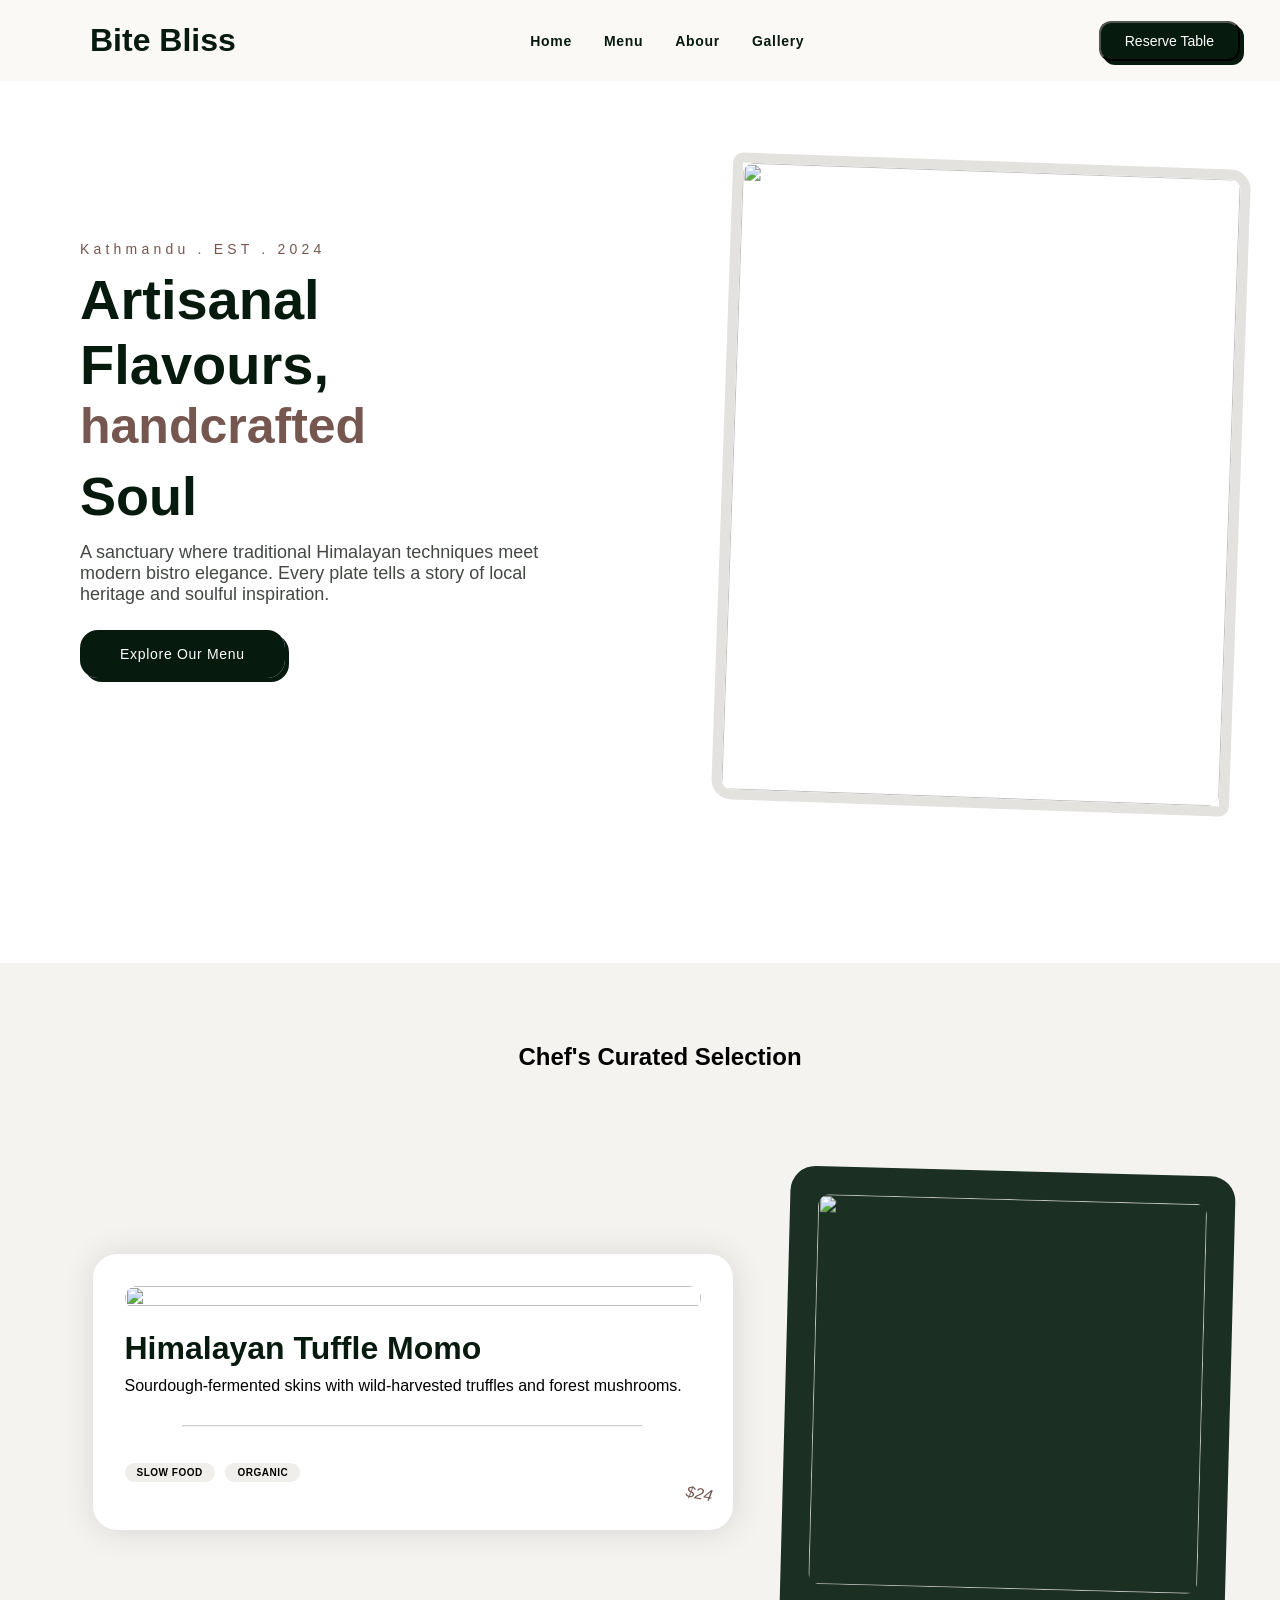
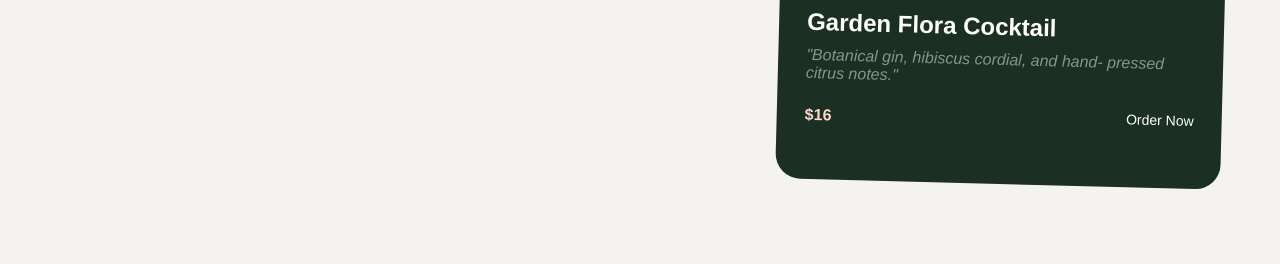
==== index.html @ 245b5815 "Completed Middle section" ====
<!DOCTYPE html>
<html lang="en">

<head>
    <meta charset="UTF-8">
    <meta name="viewport" content="width=device-width, initial-scale=1.0">
    <title>Home page</title>
    <link rel="stylesheet" href="/CSS/style.css ">
    <link rel="stylesheet" href="/CSS/home.css">
</head>

<body>
    <header>
        <h1>Bite Bliss</h1>
        <nav>
            <a href="#">Home</a>
            <a href="#">Menu</a>
            <a href="#">Abour</a>
            <a href="#">Gallery</a>
        </nav>
        <button class="table">Reserve Table</button>
    </header>

    <div class="top">
        <section class="left">
            <p class="address">Kathmandu . EST . 2024</p>
            <h1>Artisanal Flavours,</h1>
            <h2>handcrafted</h2>
            <h3 class="soul">Soul</h3>
            <p class="description">A sanctuary where traditional Himalayan techniques meet
                modern bistro elegance. Every plate tells a story of local
                heritage and soulful inspiration.</p>
            <div class="explore">
                <a href="#">Explore Our Menu</a>
            </div>
        </section>

        <section class="right">
            <div class="image">
                <img src="https://images.unsplash.com/photo-1534422298391-e4f8c172dddb?fm=jpg&q=60&w=3000&auto=format&fit=crop&ixlib=rb-4.1.0&ixid=M3wxMjA3fDB8MHxzZWFyY2h8Nnx8bW9tb3xlbnwwfHwwfHx8MA%3D%3D"
                    alt="">
            </div>
        </section>
    </div>

    <section class="middle">
        <h1>Chef's Curated Selection</h1>
        <div class="card">
            <div class="leftcard">
                <div class="middleimg">
                    <img src="https://images.unsplash.com/photo-1534422298391-e4f8c172dddb?fm=jpg&q=60&w=3000&auto=format&fit=crop&ixlib=rb-4.1.0&ixid=M3wxMjA3fDB8MHxzZWFyY2h8Nnx8bW9tb3xlbnwwfHwwfHx8MA%3D%3D"
                        alt="">
                </div>
                <div class="details">
                    <h2>Himalayan Tuffle Momo</h2>
                    <p>Sourdough-fermented skins with wild-harvested truffles
                        and forest mushrooms.</p>
                    <p class="price">$24</p>
                    <hr>
                </div>
                <div class="capsule">
                    <span>SLOW FOOD</span>
                    <span>ORGANIC</span>
                </div>
            </div>

            <div class="rightcard">
                <div class="concktailimg">
                    <img src ="https://i.pinimg.com/736x/35/25/14/3525142edbc79661c3a11a37e45ec99c.jpg">
                </div>
                <div class="cocktaildetail">
                    <h2>Garden Flora Cocktail</h2>
                    <p>"Botanical gin, hibiscus cordial, and hand-
                        pressed citrus notes."</p>
                    <div class="price1">$16</div>
                    <button>Order Now </button>
                </div>
            </div>
        </div>
    </section>
</body>

</html>
---- CSS/style.css ----
*{
    margin: 0;
    padding: 0;
    box-sizing: border-box;
    font-family: sans-serif;
    @import url('https://fonts.googleapis.com/css2?family=Be+Vietnam+Pro:ital,wght@0,100;0,200;0,300;0,400;0,500;0,600;0,700;0,800;0,900;1,100;1,200;1,300;1,400;1,500;1,600;1,700;1,800;1,900&family=Inter:ital,opsz,wght@0,14..32,100..900;1,14..32,100..900&family=Work+Sans:ital,wght@0,100..900;1,100..900&display=swap');
}

body{
    min-width: 1200px;
}

header{
    background-color: #FBF9F5;
    display: flex;
    align-items: center;
    padding: 0 40px;
    height: 81px;
    width: 100%;
    justify-content: space-between;
}

header h1{
    margin-left: 50px;
    font-size: 32px;
    font-weight: bold;
    color: #061B0E;
}



nav a{
    font-family: "Inter", sans-serif;
    text-decoration: none;
    color: #061B0E;
    font-size: 14px;
    letter-spacing: 0.7px;
    font-weight: 600;
    
}

nav{
    display: flex;
    gap: 32px;
}

.table{
    background-color: #061B0E;
    padding: 10px 24px;
    color: #FFFFFF;
    border-radius: 12px;
    box-shadow: 4px 4px 0 #061B0E;
    font-size: 14px;
    font-family: "Inter", sans-serif;
}
---- CSS/home.css ----
* {

    @import url('https://fonts.googleapis.com/css2?family=Be+Vietnam+Pro:ital,wght@0,100;0,200;0,300;0,400;0,500;0,600;0,700;0,800;0,900;1,100;1,200;1,300;1,400;1,500;1,600;1,700;1,800;1,900&family=Inter:ital,opsz,wght@0,14..32,100..900;1,14..32,100..900&family=Work+Sans:ital,wght@0,100..900;1,100..900&display=swap');
}


.top {
    display: flex;
    height: 881.5px;
    padding: 80px 40px 180px 80px;
    gap: 100px;
    flex-grow: 1;


    margin: auto;

}

.left {
    width: 544px;
    padding: 80px 0 0 0;


}

.address {
    font-family: "Inter", sans-serif;
    font-size: 14px;
    letter-spacing: 4.2px;
    color: #755750;
    margin-bottom: 10px;
}

.left h1 {
    font-size: 56px;
    font-weight: bold;
    color: #061B0E;

}

.left h2 {
    font-size: 50px;
    color: #755750;
}


.soul {
    color: #061B0E;
    font-size: 54px;
    margin-top: 10px;
}

.description {
    font-size: 18px;
    font-family: "Inter", sans-serif;
    margin-top: 15px;
    color: #434843;
}


.explore {
    margin-top: 40px;

}

.left a {
    text-decoration: none;
    color: #FFFFFF;
    padding: 16px 40px;
    border-radius: 18px;
    font-size: 14px;
    letter-spacing: 0.7px;
    background-color: #061B0E;
    box-shadow: 4px 4px 0 #061B0E;

}

.right {
    width: 544px;
    height: 673px;
    margin-left: 50px;

}


.image {
    height: 647px;
    width: 518px;
    transform: rotate(2deg);
    background-position: center center;
    background-repeat: no-repeat;
    background-size: cover;
    border: 10px solid #E4E2DE;
    border-radius: 10px 20px;
}

img {
    height: 100%;
    width: 100%;
    object-fit: cover;
    border-radius: 12px;
}

.middle {
    background-color: #F5F3EF;
    padding: 80px 40px 180px 80px;
}

.middle h1 {
    text-align: center;
}

.card {
    align-items: center;
    justify-content: center;
    display: flex;
    gap: 50px;
    flex: 1;
}

.leftcard {
    position: relative;
    margin-top: 30px;
    width: 640px;
    padding: 32px;
    background-color: #FFFFFF;
    border-radius: 24px;
    box-shadow: 1px 1px 30px #d5d5d5;
}


.details {
    margin-top: 20px;
}

.details h2 {
    font-size: 32px;
    color: #061B0E;
    font-weight: 600;
}

.details p {
    margin: 10px 0;
    font-size: 16px;
    font-family: "Inter", sans-serif;
    margin-bottom: 30px;
}

hr {
    color: gray;
    width: 80%;
    margin: auto;
    opacity: 0.5;
}

.capsule {
    margin: 40px 0 20px 0;
    font-size: 10px;
    cursor: pointer;
}

.capsule span {
    background-color: #EFEEEA;
    padding: 4px 12px;
    border-radius: 12px;
    letter-spacing: -0.5px;
    font-weight: 600;
    margin: 0 8px 0 0;
    font-family: "Inter", sans-serif;
    transform: rotate(1.5deg);
    letter-spacing: 0.5px;
}

.price {
    position: absolute;
    right: 20px;
    top: 80%;
    transform: rotate(10deg);
    font-size: 16px;
    font-style: italic;
    color: #755750;
}

.leftcard img {
    width: 100%;
    object-fit: cover;
    border-radius: 12px;
}

.rightcard {
    width: 445px;
    padding: 28px;
    background-color: #1B3022;
    border-radius: 25px;
    position: relative;
    height: 613px;
    transform: translateY(100px) rotate(1.5deg);

    .concktailimg {
        object-fit: cover;
        height: 390px;
        margin-bottom: 24px;
    }

    img {
        object-fit: cover;
        border-radius: 12px;
        width: 100%;
        margin-bottom: 24px;
    }

    .cocktaildetail h2 {
        color: #FFFFFF;
        font-size: 24px;
        font-weight: 600;
        margin-bottom: 10px;
    }

    .cocktaildetail p {
        font-size: 16px;
        font-style: italic;
        color: #819986;
        margin-bottom: 24px;
    }

    .price1 {
        font-size: 16px;
        font-weight: 600;
        color: #FFD7CE;
    }

    button {
        position: absolute;
        right: 28px;
        bottom: 60px;
        background-color: #1B3022;
        border: none;
        color: #FFFFFF;
        font-size: 14px;
    }
}
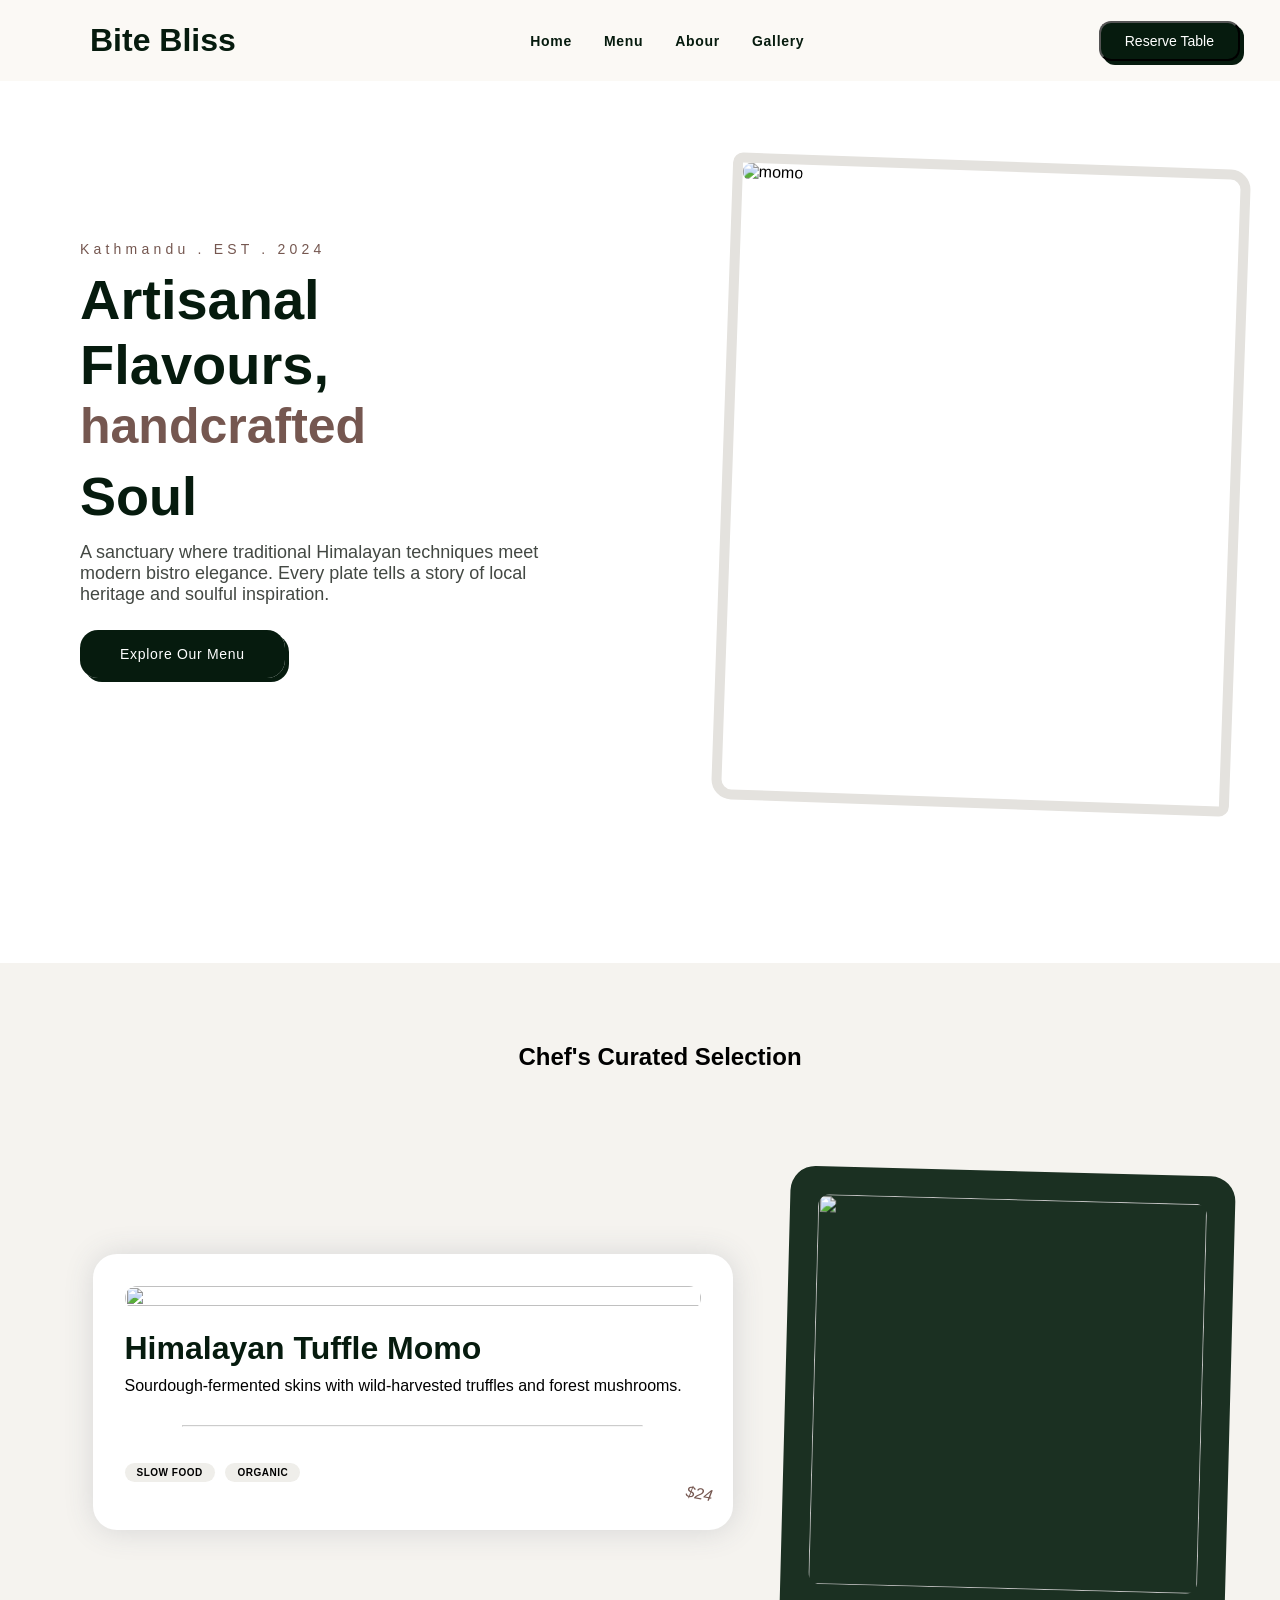
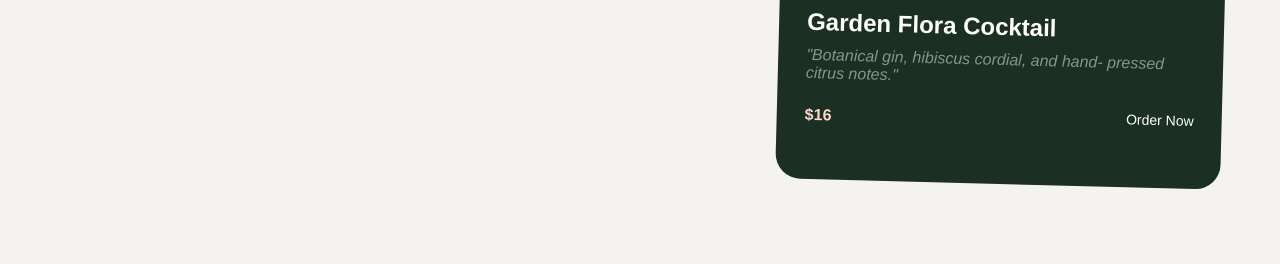
==== commit 39a64617: "change" ====
--- a/index.html
+++ b/index.html
@@ -38,7 +38,7 @@
         <section class="right">
             <div class="image">
                 <img src="https://images.unsplash.com/photo-1534422298391-e4f8c172dddb?fm=jpg&q=60&w=3000&auto=format&fit=crop&ixlib=rb-4.1.0&ixid=M3wxMjA3fDB8MHxzZWFyY2h8Nnx8bW9tb3xlbnwwfHwwfHx8MA%3D%3D"
-                    alt="">
+                    alt="momo">
             </div>
         </section>
     </div>
--- a/CSS/style.css
+++ b/CSS/style.css
@@ -36,6 +36,12 @@
     font-size: 14px;
     letter-spacing: 0.7px;
     font-weight: 600;
+    transition: all 0.3s ease;
+}
+
+nav a:hover{
+    transform:translateY(-5px);
+    color: black;
     
 }
 
@@ -52,4 +58,12 @@
     box-shadow: 4px 4px 0 #061B0E;
     font-size: 14px;
     font-family: "Inter", sans-serif;
+    cursor: pointer;
+    transition: all 0.3s ease;
+}
+
+.table:hover{
+    transform: scale(1.1);
+    box-shadow: 4px 4px 0 #061B0E;
+
 }
--- a/CSS/home.css
+++ b/CSS/home.css
@@ -60,7 +60,11 @@
 
 .explore {
     margin-top: 40px;
-
+    transition: all 0.4s ease;
+}
+
+.explore:hover{
+    transform:translateY(-3px);
 }
 
 .left a {
@@ -237,5 +241,6 @@
         border: none;
         color: #FFFFFF;
         font-size: 14px;
+        cursor: pointer;
     }
 }
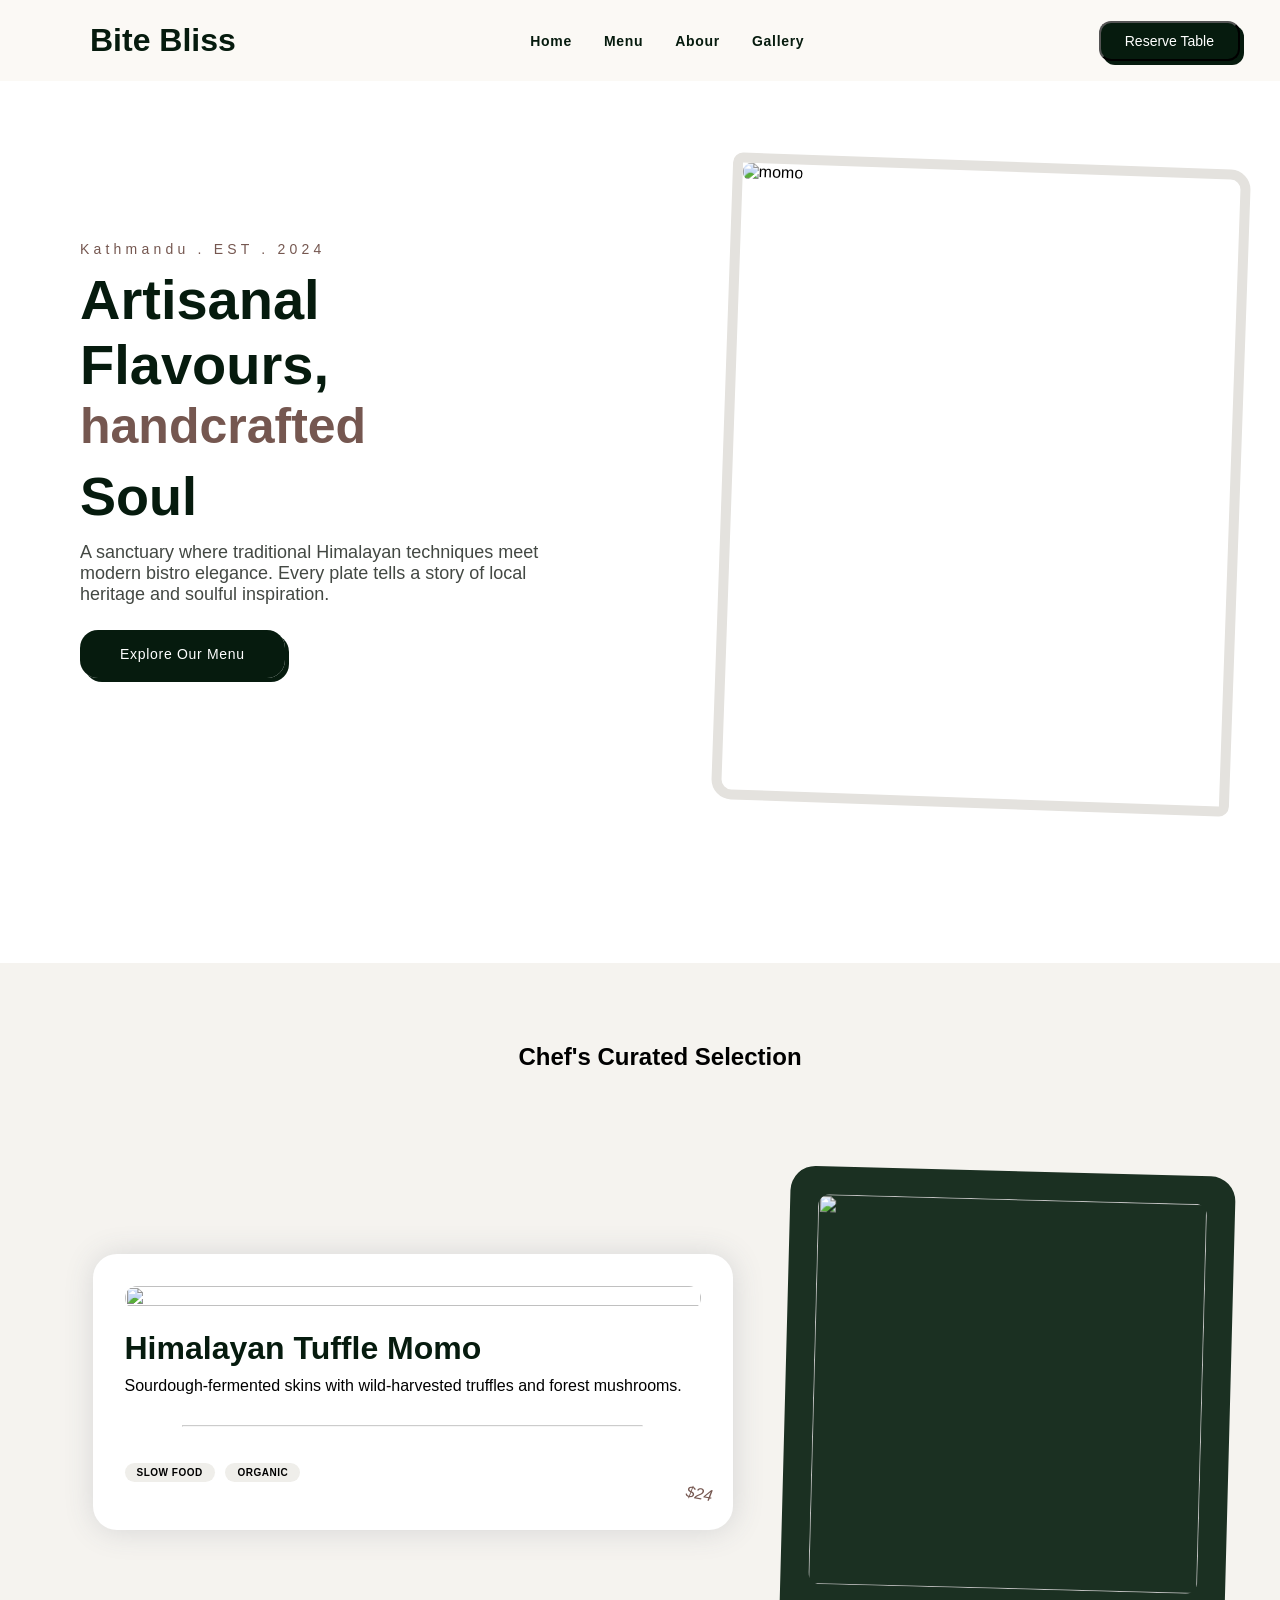
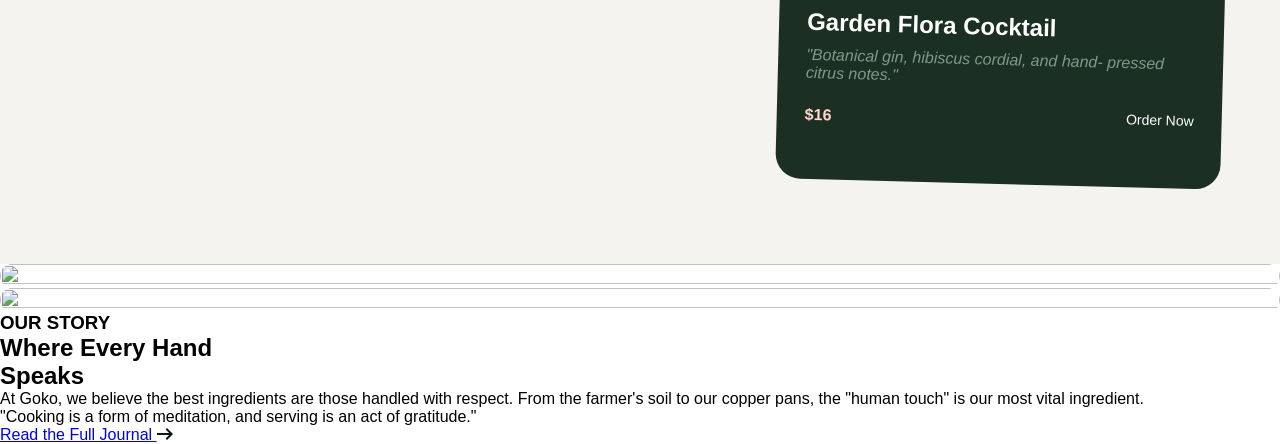
==== commit 5361db0d: "third section html" ====
--- a/index.html
+++ b/index.html
@@ -66,7 +66,7 @@
 
             <div class="rightcard">
                 <div class="concktailimg">
-                    <img src ="https://i.pinimg.com/736x/35/25/14/3525142edbc79661c3a11a37e45ec99c.jpg">
+                    <img src="https://i.pinimg.com/736x/35/25/14/3525142edbc79661c3a11a37e45ec99c.jpg">
                 </div>
                 <div class="cocktaildetail">
                     <h2>Garden Flora Cocktail</h2>
@@ -78,6 +78,36 @@
             </div>
         </div>
     </section>
+
+    <section class="third">
+        <div class="chefside">
+            <div class="bigimg">
+                <img src="https://i.pinimg.com/1200x/b3/e4/c1/b3e4c1975cdca219d0a842b4aebdc3d7.jpg" alt="">
+            </div>
+
+            <div class="smallimage">
+                <img src="https://i.pinimg.com/736x/f5/4f/3a/f54f3a545769713485ec99b2268f2a69.jpg" alt="">
+            </div>
+        </div>
+        <div class="chefdesc">
+            <h3>OUR STORY</h3>
+            <h1>Where Every Hand</h1>
+            <h2>Speaks</h2>
+            <p>At Goko, we believe the best ingredients are those
+                handled with respect. From the farmer's soil to our
+                copper pans, the <span>"human touch"</span>  is our most vital
+                ingredient.</p>
+
+            <div class="cookinginfo">
+                <p>"Cooking is a form of meditation, and serving
+                    is an act of gratitude."</p>
+            </div>
+            <a href="#">Read the Full Journal <svg width="16" height="12" viewBox="0 0 16 12" fill="none" xmlns="http://www.w3.org/2000/svg">
+<path d="M10 12L8.6 10.55L12.15 7H6.075H0V5H12.15L8.6 1.45L10 0L16 6L10 12Z" fill="#061B0E"/>
+</svg>
+</a>
+        </div>
+    </section>
 </body>
 
 </html>
--- a/CSS/home.css
+++ b/CSS/home.css
@@ -63,8 +63,8 @@
     transition: all 0.4s ease;
 }
 
-.explore:hover{
-    transform:translateY(-3px);
+.explore:hover {
+    transform: translateY(-3px);
 }
 
 .left a {
@@ -243,4 +243,6 @@
         font-size: 14px;
         cursor: pointer;
     }
-}+}
+
+
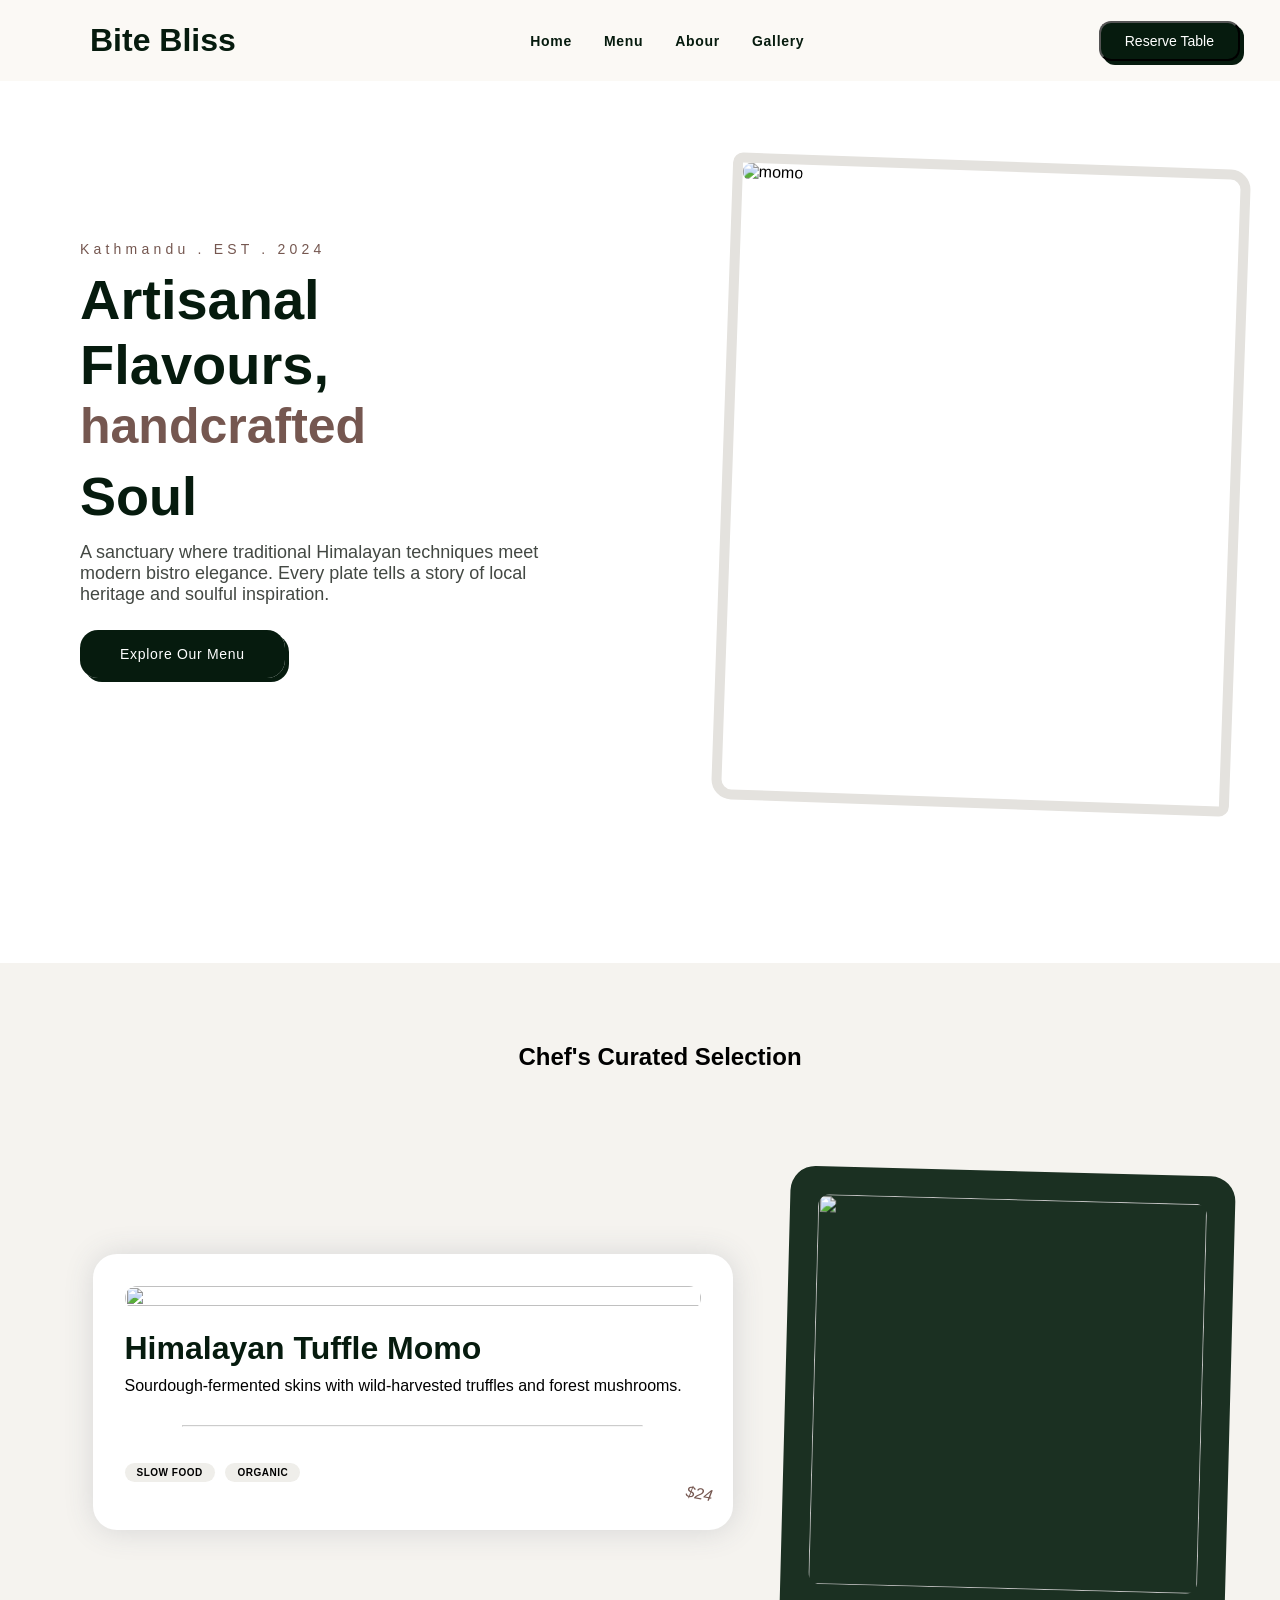
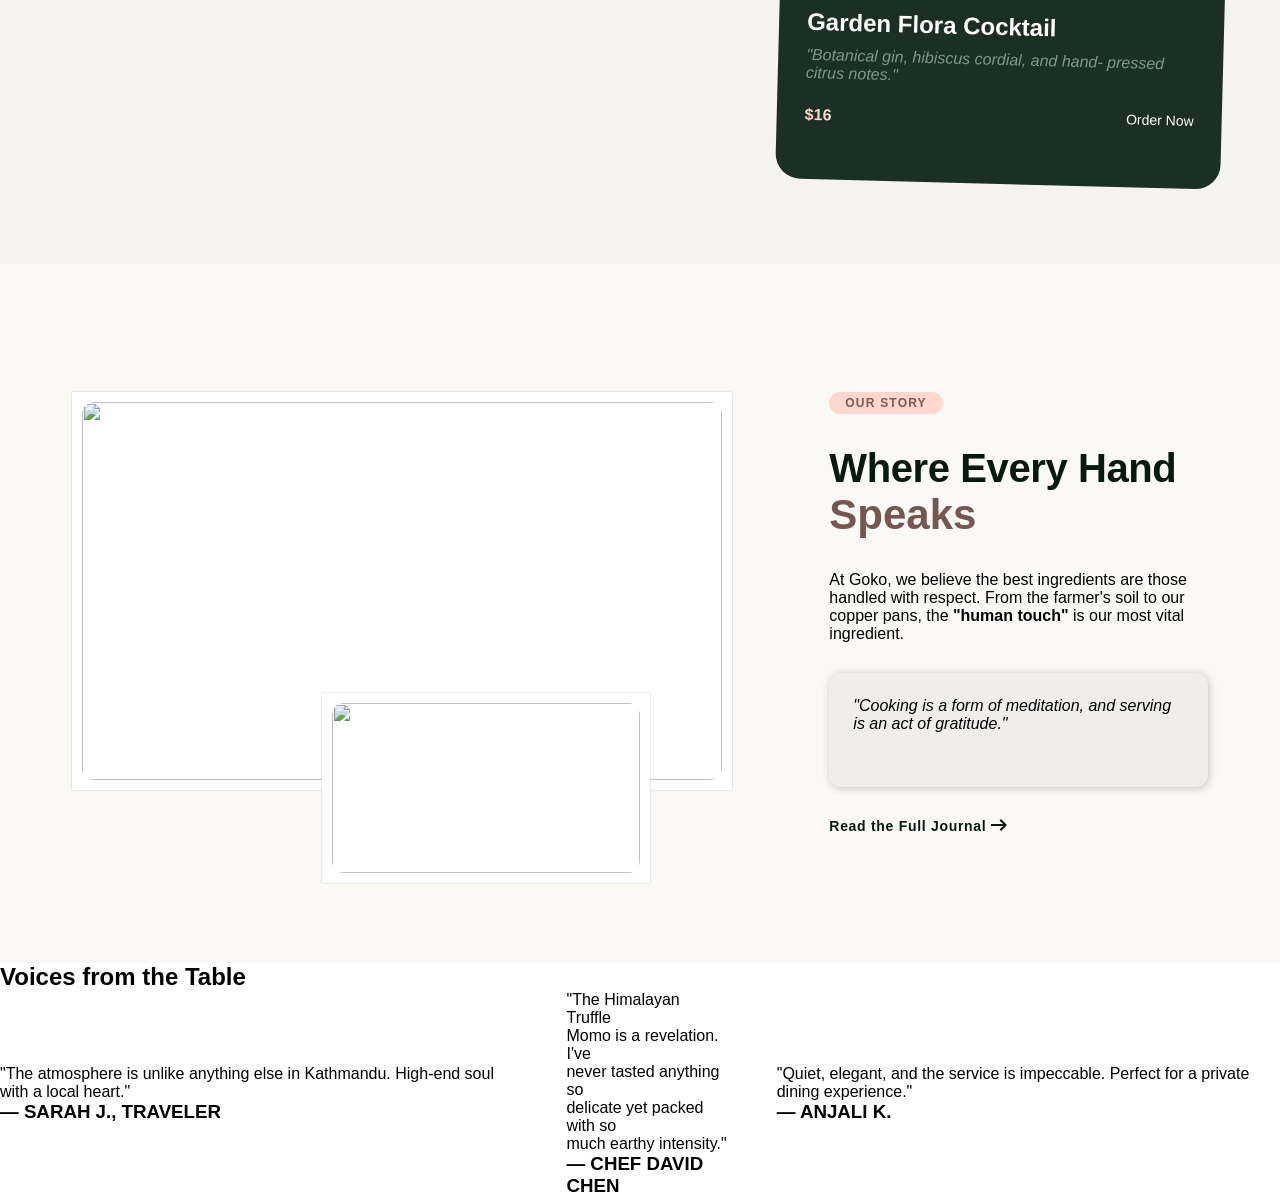
==== commit 031f2bc6: "Review section html added" ====
--- a/index.html
+++ b/index.html
@@ -95,17 +95,56 @@
             <h2>Speaks</h2>
             <p>At Goko, we believe the best ingredients are those
                 handled with respect. From the farmer's soil to our
-                copper pans, the <span>"human touch"</span>  is our most vital
+                copper pans, the <span>"human touch"</span> is our most vital
                 ingredient.</p>
 
             <div class="cookinginfo">
                 <p>"Cooking is a form of meditation, and serving
                     is an act of gratitude."</p>
             </div>
-            <a href="#">Read the Full Journal <svg width="16" height="12" viewBox="0 0 16 12" fill="none" xmlns="http://www.w3.org/2000/svg">
-<path d="M10 12L8.6 10.55L12.15 7H6.075H0V5H12.15L8.6 1.45L10 0L16 6L10 12Z" fill="#061B0E"/>
-</svg>
-</a>
+            <a href="#">Read the Full Journal <svg width="16" height="12" viewBox="0 0 16 12" fill="none"
+                    xmlns="http://www.w3.org/2000/svg">
+                    <path d="M10 12L8.6 10.55L12.15 7H6.075H0V5H12.15L8.6 1.45L10 0L16 6L10 12Z" fill="#061B0E" />
+                </svg>
+            </a>
+        </div>
+    </section>
+
+    <section class="review">
+        <h1>Voices from the Table</h1>
+        <div class="card">
+            <div class="cardone">
+                <p>"The atmosphere is unlike
+                    anything else in
+                    Kathmandu. High-end
+                    soul with a local heart."</p>
+                <div class="name">
+                    <span></span>
+                    <h3>— SARAH J., TRAVELER</h3>
+                </div>
+            </div>
+
+            <div class="cardtwo">
+                <p>"The Himalayan Truffle</p>
+                <p>Momo is a revelation. I've</p>
+                <p>never tasted anything so</p>
+                <p>delicate yet packed with so</p>
+                <p>much earthy intensity."</p>
+                <div class="name2">
+                    <span></span>
+                    <h3>— CHEF DAVID CHEN</h3>
+                </div>
+            </div>
+
+            <div class="cardthree">
+                <p>"Quiet, elegant, and the service
+                    is impeccable. Perfect for a
+                    private dining experience."</p>
+                <div class="namethree">
+                    <span></span>
+                    <h3>— ANJALI K.</h3>
+                </div>
+            </div>
         </div>
     </section>
 </body>
--- a/CSS/home.css
+++ b/CSS/home.css
@@ -246,3 +246,93 @@
 }
 
 
+.third {
+    display: grid;
+    grid-template-columns: 2fr 1fr;
+    padding: 128px 72px;
+    background-color: #FBF9F5;
+    position: relative;
+    
+}
+
+
+ .bigimg {
+    width: 660px;
+    height: 398px;
+    padding: 10px;
+    box-shadow: 0 0 2px rgb(197, 196, 196);
+    background-color: #FFFFFF;
+    
+}
+
+.smallimage {
+    width: 328px;
+    height: 190px;
+    padding: 10px;
+    position: absolute;
+    right: 630px;
+    bottom:80px;
+    background-color: #FFFFFF;
+    box-shadow: 0 0 2px rgb(197, 196, 196);
+}
+.smallimage img{
+    object-fit: cover;
+}
+
+
+.chefdesc{
+        h3{
+            font-size: 12px;
+            letter-spacing: 1.2px;
+            color: #7A5B54;
+            background-color: #FFD7CE;
+            padding: 4px 16px;
+            margin-bottom: 32px;
+            display: inline-block;
+            border-radius: 12px
+        }
+        h1{
+            font-size: 40px;
+            font-weight: bold;
+            letter-spacing: -0.4px;
+            color: #061B0E;
+        }
+        
+        h2{
+            font-size: 42px;
+            color:#755750;
+            margin-bottom: 32px;
+        }
+        p{
+            font-size: 16px;
+            color: 434843;
+            font-family:"Inter", sans-serif;
+            margin-bottom: 30px;
+        }
+        span{
+            font-weight: bold;
+        }
+
+        .cookinginfo{
+            background-color: #EFEEEA;
+            padding: 24px;
+            border-radius: 12px;
+            margin-bottom: 30px;
+            box-shadow: 1px 1px 8px rgb(196, 194, 194);
+        }
+        .cookinginfo p{
+            font-size: 16px;
+            font-style: italic;
+        }
+        a{
+            text-decoration: none;
+            font-size: 14px;
+            font-weight: 600;
+            color: #061B0E;
+            letter-spacing: 0.7px;
+        }
+        a span{
+            font-size: 16px;
+            font-weight: 900;
+        }
+}
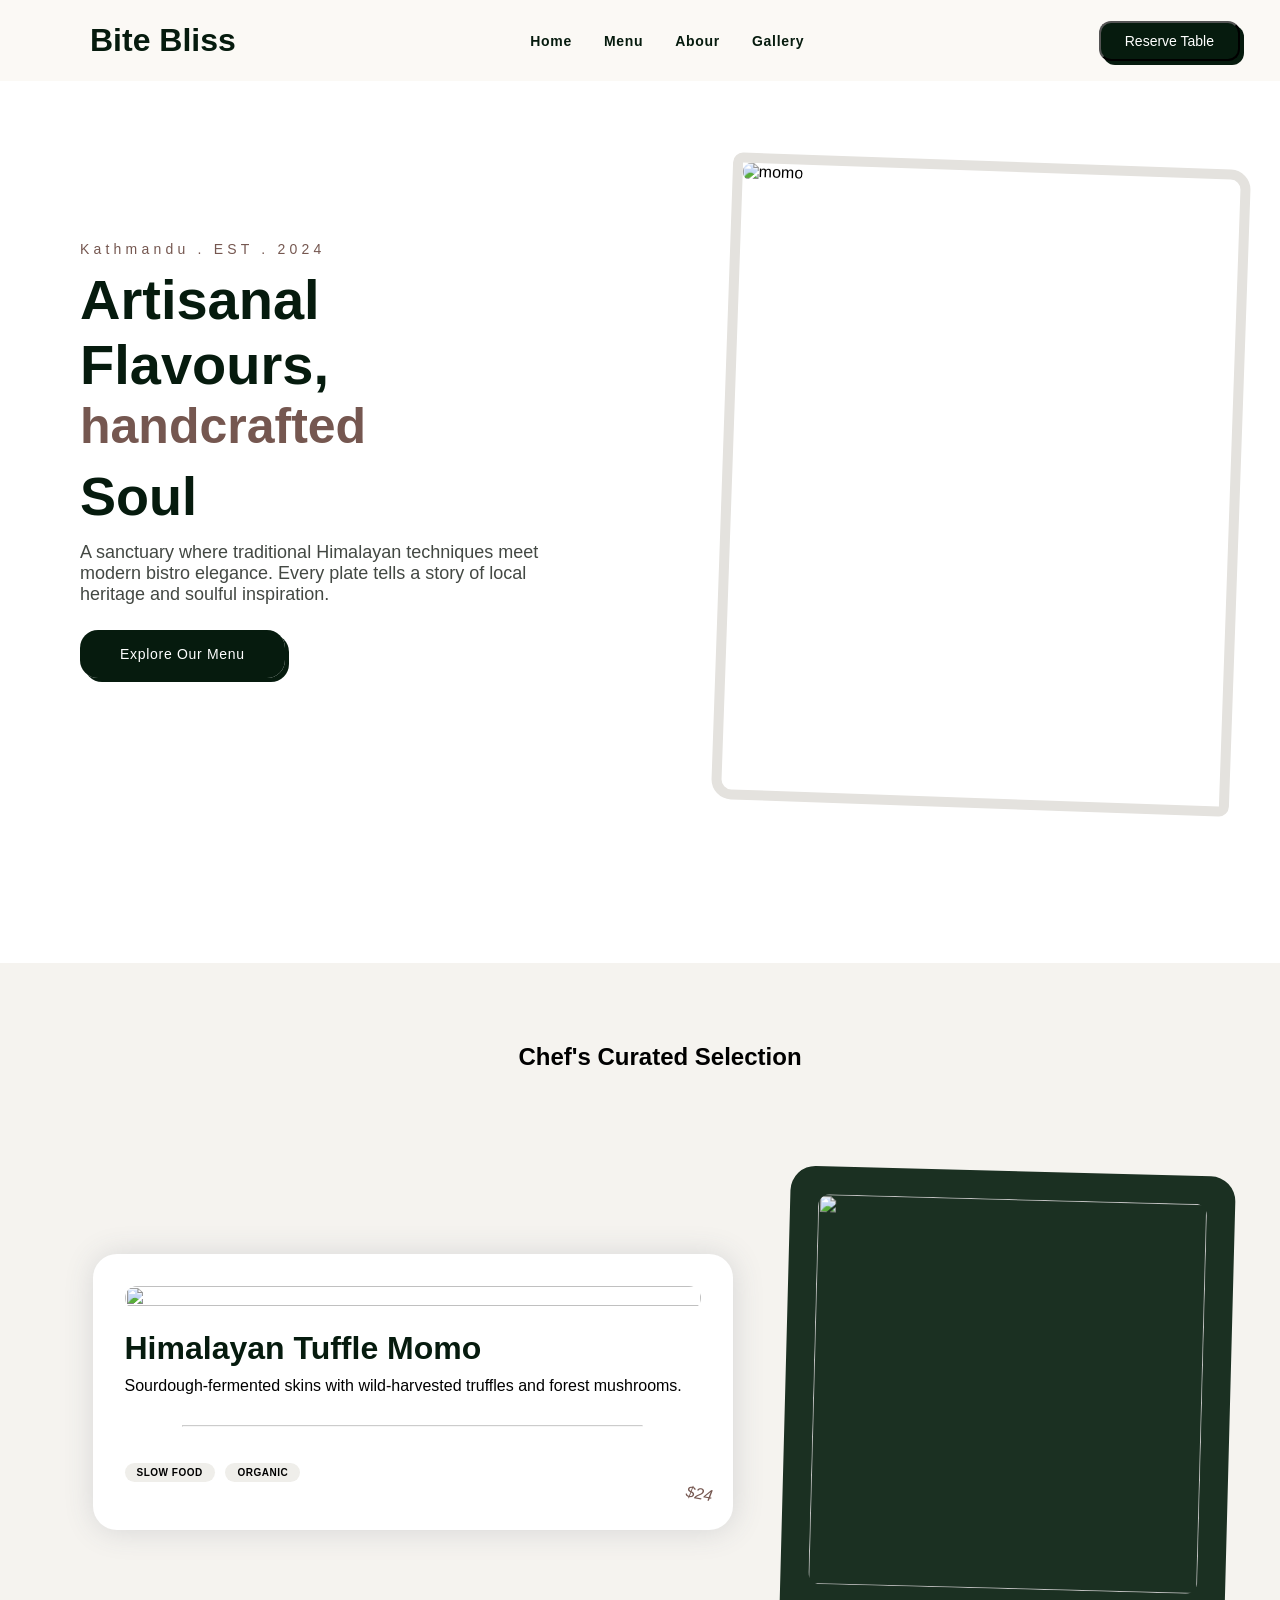
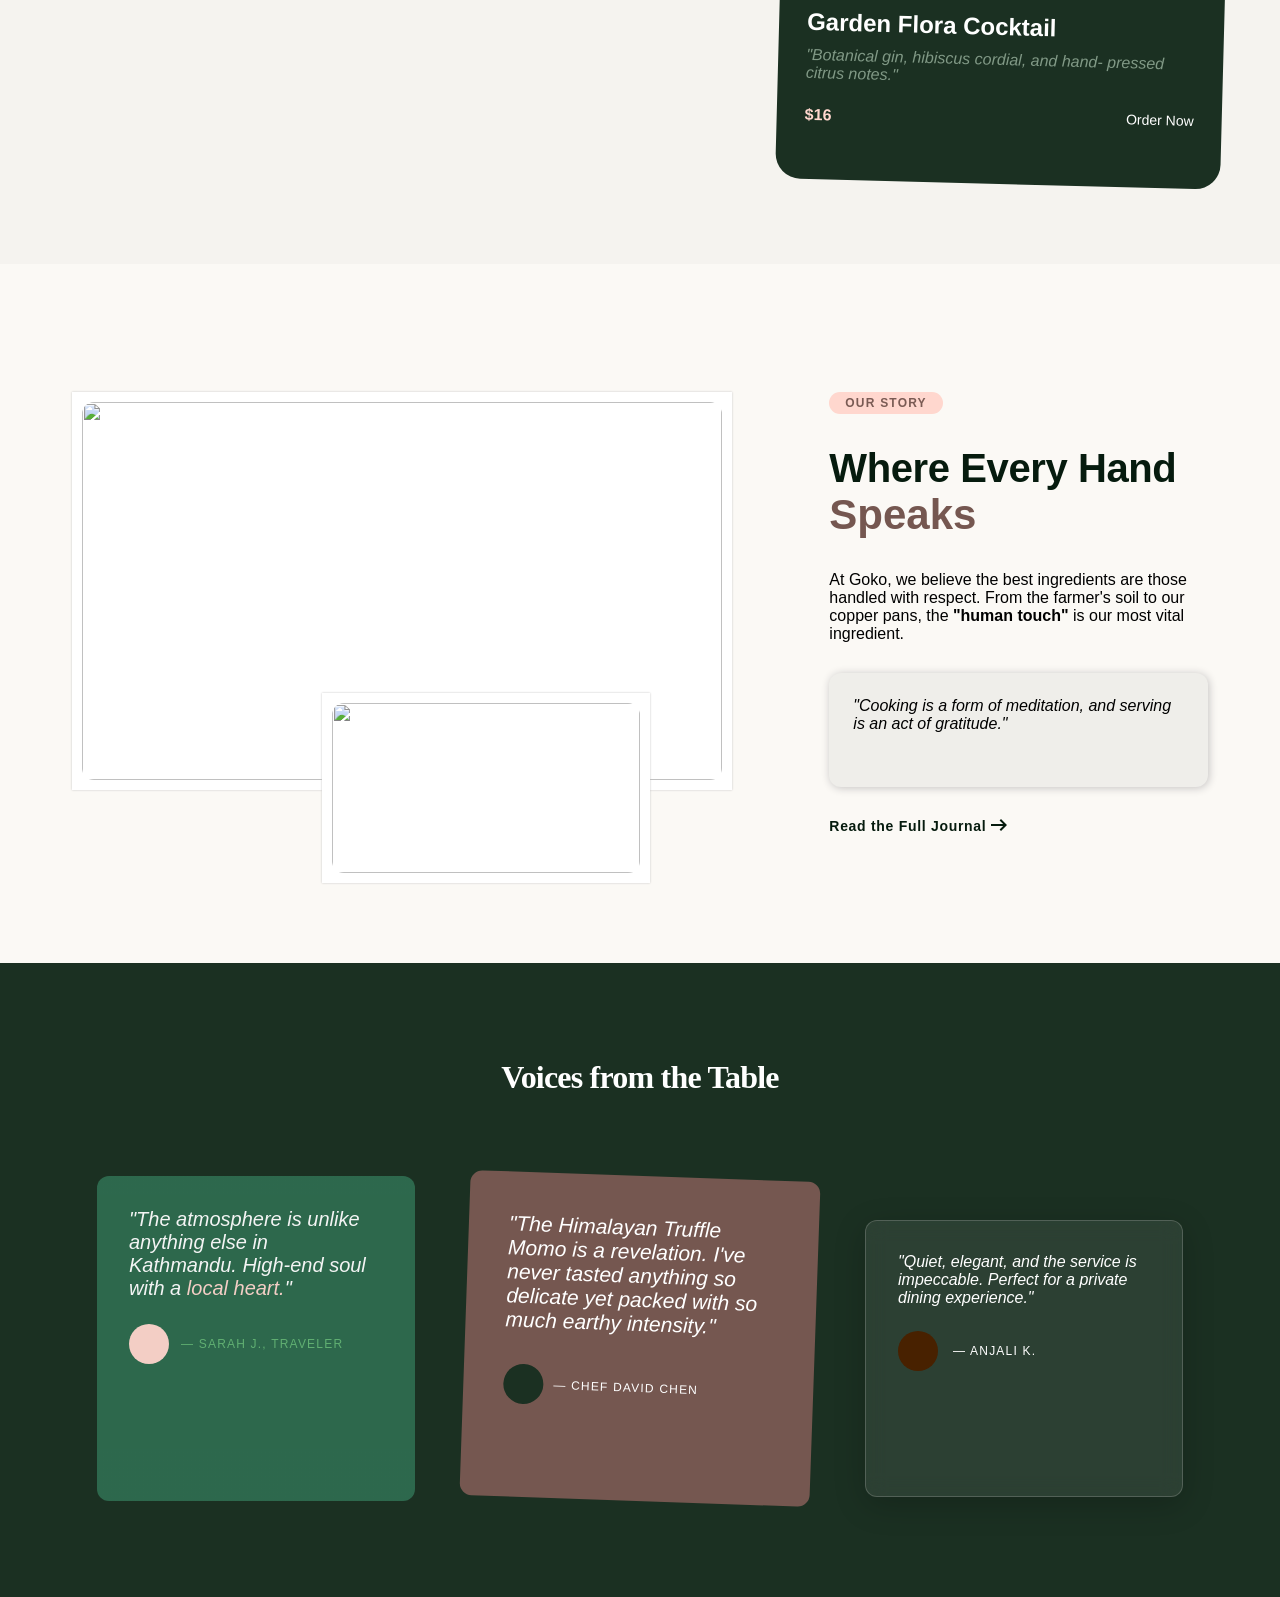
==== commit ed50843e: "Hover effect added" ====
--- a/index.html
+++ b/index.html
@@ -115,23 +115,23 @@
         <div class="card">
             <div class="cardone">
                 <p>"The atmosphere is unlike
-                    anything else in
+                    anything else in<br>
                     Kathmandu. High-end
-                    soul with a local heart."</p>
+                    soul with a <span>local heart.</span>"</p>
                 <div class="name">
-                    <span></span>
+                    <div class="circle"></div>
                     <h3>— SARAH J., TRAVELER</h3>
                 </div>
             </div>
 
             <div class="cardtwo">
-                <p>"The Himalayan Truffle</p>
-                <p>Momo is a revelation. I've</p>
-                <p>never tasted anything so</p>
-                <p>delicate yet packed with so</p>
-                <p>much earthy intensity."</p>
+                <p>"The Himalayan Truffle
+                    Momo is a revelation. I've
+                    never tasted anything so
+                    delicate yet packed with so
+                    much earthy intensity."</p>
                 <div class="name2">
-                    <span></span>
+                    <div class="circle"></div>
                     <h3>— CHEF DAVID CHEN</h3>
                 </div>
             </div>
@@ -141,7 +141,7 @@
                     is impeccable. Perfect for a
                     private dining experience."</p>
                 <div class="namethree">
-                    <span></span>
+                    <div class="circle"></div>
                     <h3>— ANJALI K.</h3>
                 </div>
             </div>
--- a/CSS/style.css
+++ b/CSS/style.css
@@ -1,16 +1,17 @@
-*{
+* {
     margin: 0;
     padding: 0;
     box-sizing: border-box;
     font-family: sans-serif;
     @import url('https://fonts.googleapis.com/css2?family=Be+Vietnam+Pro:ital,wght@0,100;0,200;0,300;0,400;0,500;0,600;0,700;0,800;0,900;1,100;1,200;1,300;1,400;1,500;1,600;1,700;1,800;1,900&family=Inter:ital,opsz,wght@0,14..32,100..900;1,14..32,100..900&family=Work+Sans:ital,wght@0,100..900;1,100..900&display=swap');
-}
-
-body{
+    @import url('https://fonts.googleapis.com/css2?family=Playfair+Display:ital,wght@0,400..900;1,400..900&display=swap');
+}
+
+body {
     min-width: 1200px;
 }
 
-header{
+header {
     background-color: #FBF9F5;
     display: flex;
     align-items: center;
@@ -20,7 +21,7 @@
     justify-content: space-between;
 }
 
-header h1{
+header h1 {
     margin-left: 50px;
     font-size: 32px;
     font-weight: bold;
@@ -29,7 +30,7 @@
 
 
 
-nav a{
+nav a {
     font-family: "Inter", sans-serif;
     text-decoration: none;
     color: #061B0E;
@@ -39,18 +40,18 @@
     transition: all 0.3s ease;
 }
 
-nav a:hover{
-    transform:translateY(-5px);
+nav a:hover {
+    transform: translateY(-5px);
     color: black;
-    
-}
-
-nav{
+
+}
+
+nav {
     display: flex;
     gap: 32px;
 }
 
-.table{
+.table {
     background-color: #061B0E;
     padding: 10px 24px;
     color: #FFFFFF;
@@ -62,8 +63,161 @@
     transition: all 0.3s ease;
 }
 
-.table:hover{
+.table:hover {
     transform: scale(1.1);
     box-shadow: 4px 4px 0 #061B0E;
 
+}
+
+.review {
+    padding: 96px 40px;
+    background-color: #1B3022;
+
+
+    h1 {
+        text-align: center;
+        margin-bottom: 80px;
+        font-size: 32px;
+        font-weight: 600;
+        color: #FFFFFF;
+        letter-spacing: -0.8px;
+        font-family: "Playfair Display", serif;
+    }
+
+    .card {
+        display: flex;
+    }
+
+    .cardone {
+        height: 325px;
+        width: 318px;
+        padding: 32px;
+        background: linear-gradient(135deg, #2e6b4f, #2e6b4f);
+        opacity: 0.95;
+        border-radius: 12px;
+        transition: all 0.3s ease;
+
+        p {
+            font-size: 20px;
+            font-style: italic;
+            color: #FFFFFF;
+            margin-bottom: 24px;
+
+            span {
+                color: #FFD7CE;
+            }
+        }
+
+        .name {
+            display: flex;
+            gap: 12px;
+            align-items: center;
+
+            .circle {
+                height: 40px;
+                width: 40px;
+                border-radius: 50%;
+                background-color: #FFD7CE;
+            }
+
+            h3 {
+                font-size: 12px;
+                color: #65b777;
+                letter-spacing: 1.2px;
+                font-weight: 500;
+                font-family: "Inter", sans-serif;
+
+            }
+        }
+    }
+
+    .cardtwo {
+        height: 325px;
+        width: 350px;
+        padding: 40px;
+        background-color: #755750;
+        border-radius: 12px;
+        transform: rotate(2deg);
+        transition: all 0.3s ease;
+
+        p {
+            font-size: 21px;
+            font-style: italic;
+            color: #FFFFFF;
+            margin-bottom: 32px;
+        }
+
+        .name2 {
+            display: flex;
+            align-items: center;
+            gap: 10px;
+
+            .circle {
+                height: 40px;
+                width: 40px;
+                border-radius: 50%;
+                background-color: #1B3022;
+            }
+
+            h3 {
+                font-size: 12px;
+                color: #FFFFFF;
+                letter-spacing: 1.2px;
+                font-weight: 500;
+                font-family: "Inter", sans-serif;
+
+            }
+        }
+    }
+
+    .cardthree {
+        transform: translateY(20px);
+        padding: 32px;
+        height: 277px;
+        border-radius: 12px;
+        width: 318px;
+        background: rgba(255, 255, 255, 0.08);
+        backdrop-filter: blur(10px);
+        border: 1px solid rgba(236, 231, 231, 0.2);
+        box-shadow: 0 8px 32px rgba(0, 0, 0, 0.2);
+        color: white;
+        transition: all 0.3s ease;
+        
+
+        p {
+            font-size: 16px;
+            font-family: "Inter", sans-serif;
+            margin-bottom: 24px;
+            font-style: italic;
+            font-weight: lighter;
+        }
+
+        .namethree {
+            display: flex;
+            align-items: center;
+            gap: 15px;
+
+            .circle {
+                height: 40px;
+                width: 40px;
+                border-radius: 50%;
+                background-color: #482100;
+            }
+            h3{
+                font-size: 12px;
+                color: #FFFFFF;
+                letter-spacing: 1.2px;
+                font-weight: lighter;
+                font-family: "Inter", sans-serif;
+            }
+        }
+    }
+}
+
+.cardone:hover,
+.cardthree:hover{
+    transform:translateY(-10px);
+}
+.cardtwo:hover{
+    transform: rotate(2deg) translateY(-10px);
 }
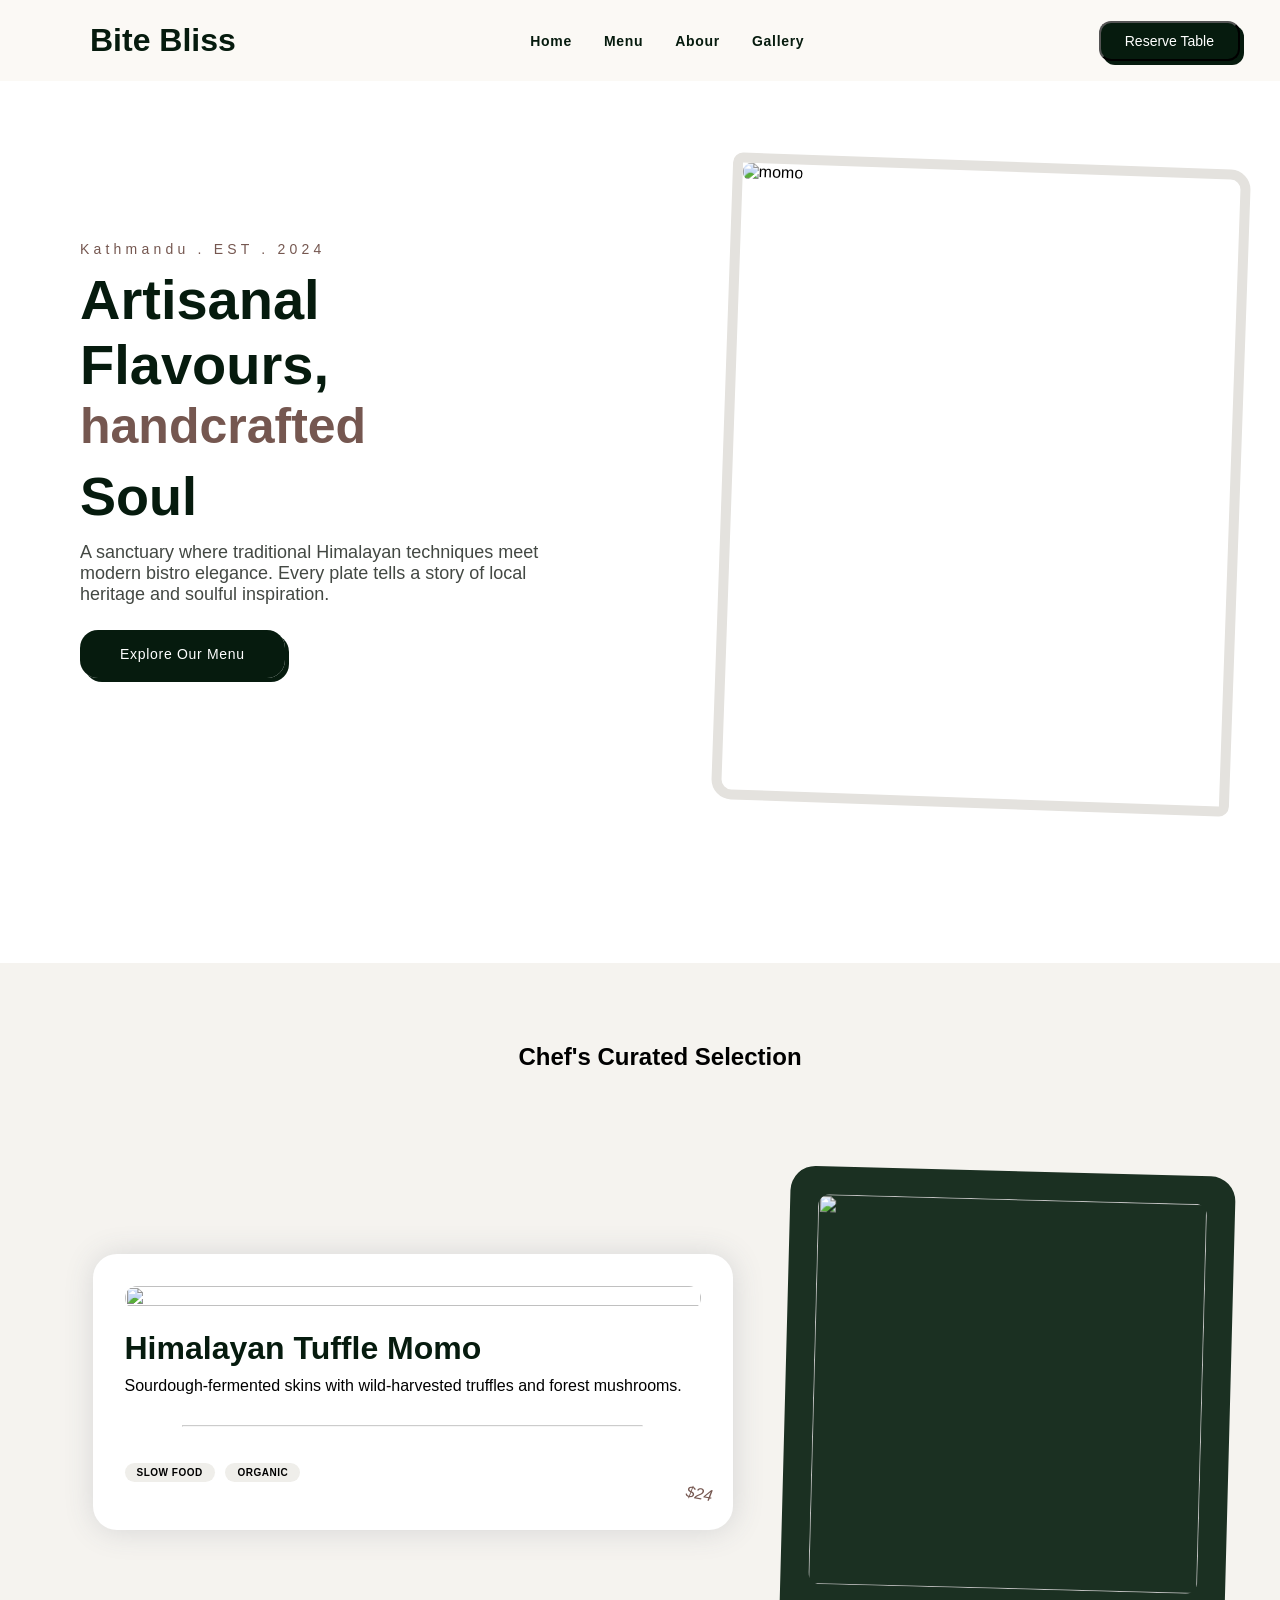
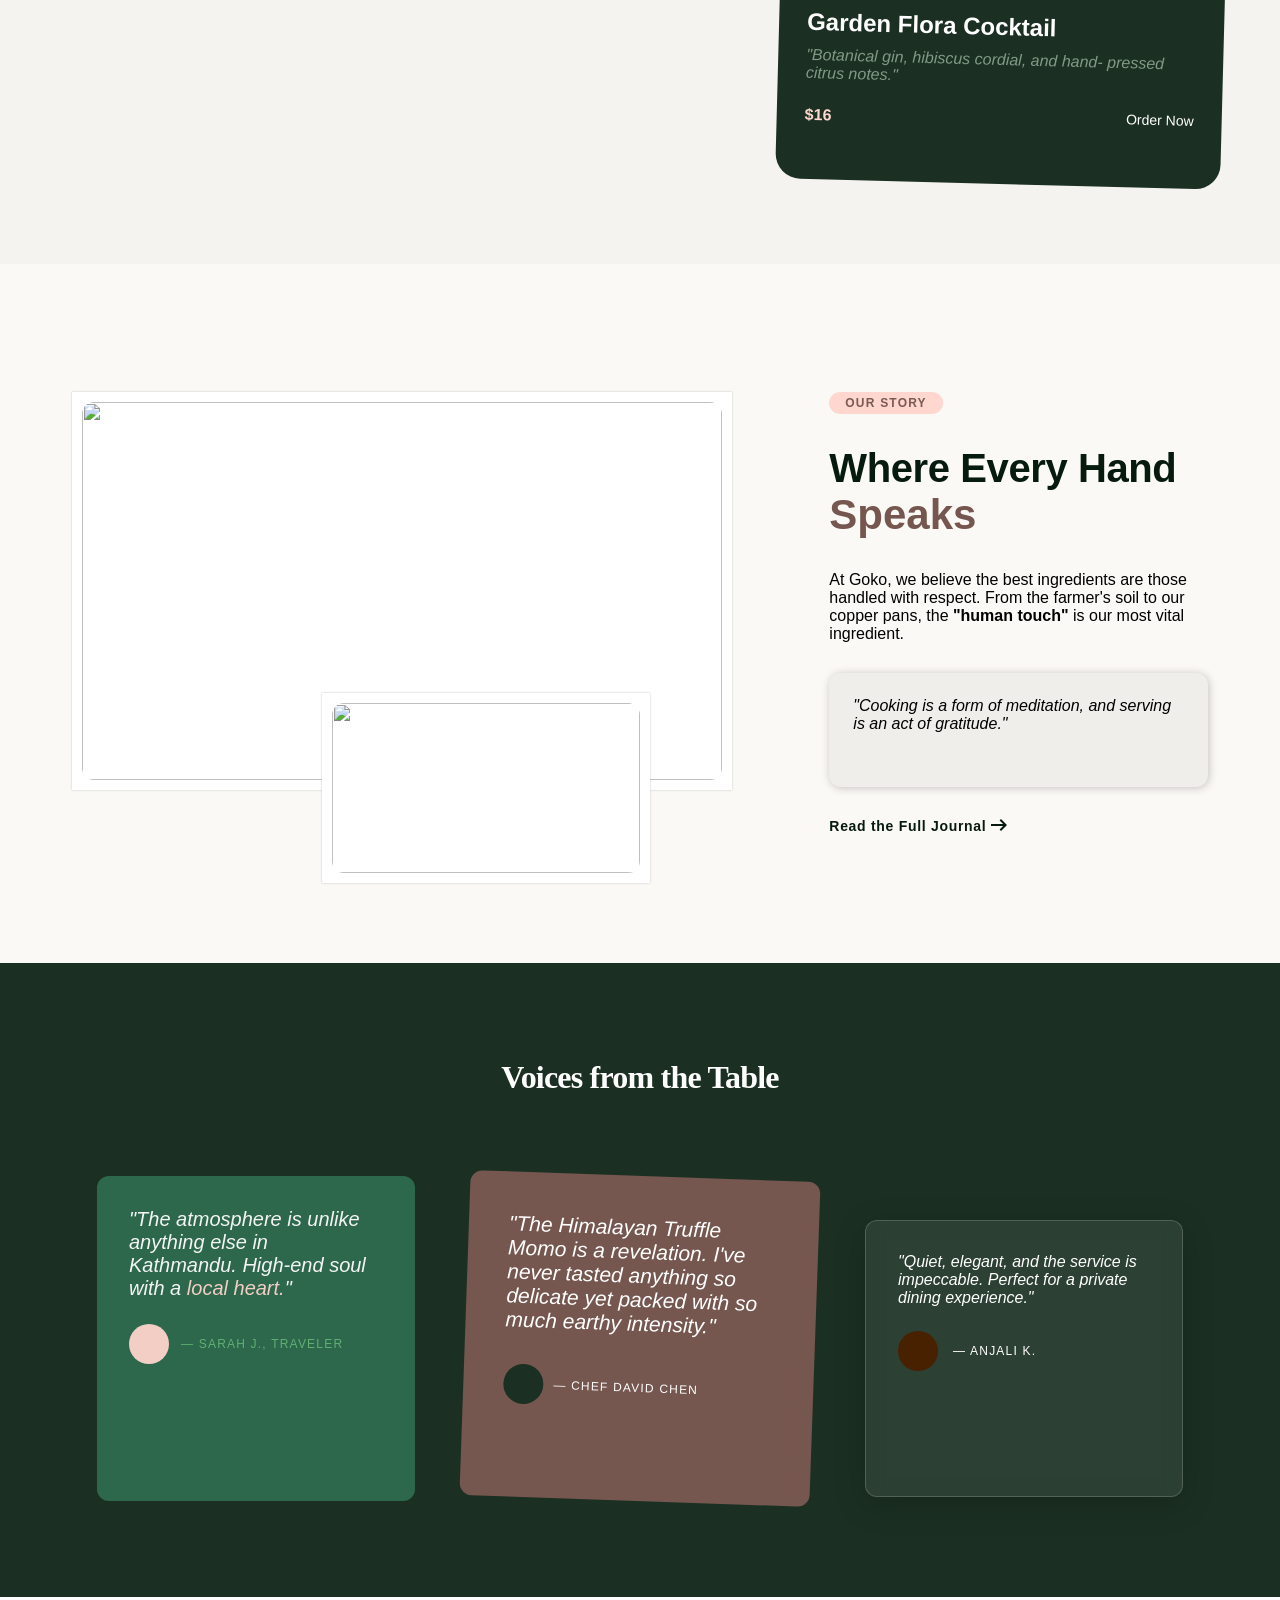
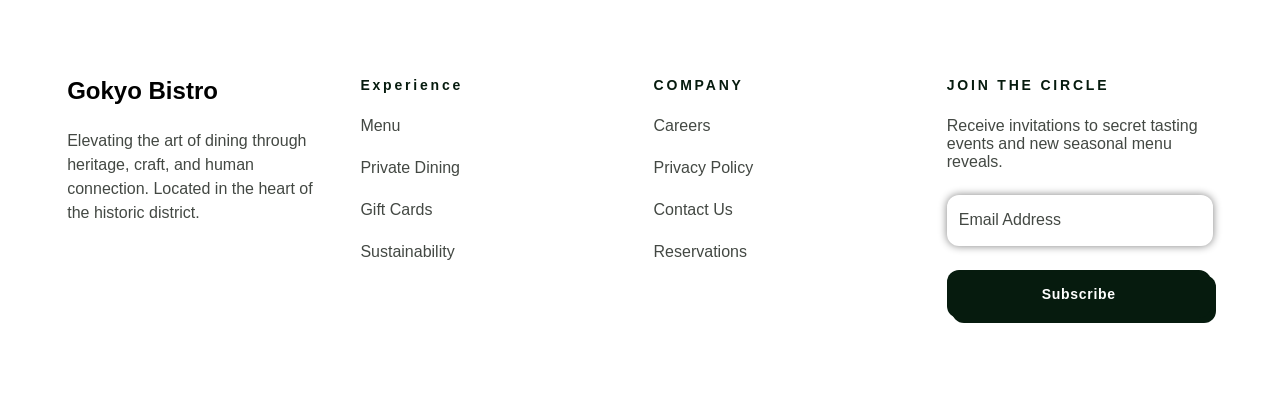
==== commit bf6c94a1: "footer html and css added" ====
--- a/index.html
+++ b/index.html
@@ -147,6 +147,43 @@
             </div>
         </div>
     </section>
+
+    <footer>
+        <div class="resturantdetail">
+            <div class="name">
+                <h1>Gokyo Bistro</h1>
+            </div>
+            <p>Elevating the art of dining through
+                heritage, craft, and human
+                connection. Located in the heart
+                of the historic district.</p>
+        </div>
+
+        <div class="experience">
+            <h2>Experience</h2>
+            <p>Menu</p>
+            <p>Private Dining</p>
+            <p>Gift Cards</p>
+            <p>Sustainability</p>
+        </div>
+
+        <div class="company">
+            <h2>COMPANY</h2>
+            <p>Careers</p>
+            <p>Privacy Policy</p>
+            <p>Contact Us</p>
+            <p>Reservations</p>
+        </div>
+
+        <div class="join">
+            <h2>JOIN THE CIRCLE</h2>
+            <p>Receive invitations to secret
+                tasting events and new seasonal
+                menu reveals.</p>
+            <input type="email" name="email" id="email" placeholder="Email Address"><br>
+            <button>Subscribe</button>
+        </div>
+    </footer>
 </body>
 
 </html>
--- a/CSS/style.css
+++ b/CSS/style.css
@@ -182,7 +182,7 @@
         box-shadow: 0 8px 32px rgba(0, 0, 0, 0.2);
         color: white;
         transition: all 0.3s ease;
-        
+
 
         p {
             font-size: 16px;
@@ -203,7 +203,8 @@
                 border-radius: 50%;
                 background-color: #482100;
             }
-            h3{
+
+            h3 {
                 font-size: 12px;
                 color: #FFFFFF;
                 letter-spacing: 1.2px;
@@ -215,9 +216,90 @@
 }
 
 .cardone:hover,
-.cardthree:hover{
-    transform:translateY(-10px);
-}
-.cardtwo:hover{
+.cardthree:hover {
+    transform: translateY(-10px);
+}
+
+.cardtwo:hover {
     transform: rotate(2deg) translateY(-10px);
+}
+
+footer {
+    display: flex;
+    padding: 80px 40px;
+    justify-content: space-evenly;
+
+    P {
+        font-size: 16px;
+        font-family: "Inter", sans-serif;
+        color: #434843;
+        margin: 24px 0;
+    }
+
+    h2 {
+        font-size: 14px;
+        color: #061B0E;
+        letter-spacing: 2.8px;
+        font-weight: 600;
+        font-family: "Inter", sans-serif;
+
+    }
+
+    .resturantdetail {
+        width: 266px;
+
+        h1 {
+            font-size: 24px;
+            font-weight: bold;
+
+        }
+        p{
+            line-height: 24px;
+        }
+    }
+
+    .experience {
+        width: 266px;
+
+    }
+
+    .company {
+        width: 266px;
+    }
+
+    .join {
+        width: 266px;
+
+        input{
+            border: none;
+            height: 51px;
+            width: 266px;
+            padding: 14px 12px;
+            box-shadow: 0 0 8px gray;
+            border-radius: 12px;
+        }
+        input::placeholder{
+            color:#434843;
+            font-size: 16px;
+            font-family: "Inter", sans-serif;          
+            
+        }
+        button{
+            margin-top: 24px;
+            padding: 16px 95px;
+            border: none;
+            border-radius: 12px;
+            background-color: #061B0E;
+            color: #FFFFFF;
+            font-size: 14px;
+            letter-spacing: 0.7px;
+            font-weight: 600;
+            box-shadow: 5px 5px 0 #061B0E;
+            transition: all 0.3s ease;
+        }
+
+        button:hover{
+            transform:translateY(-5px)
+        }
+    }
 }
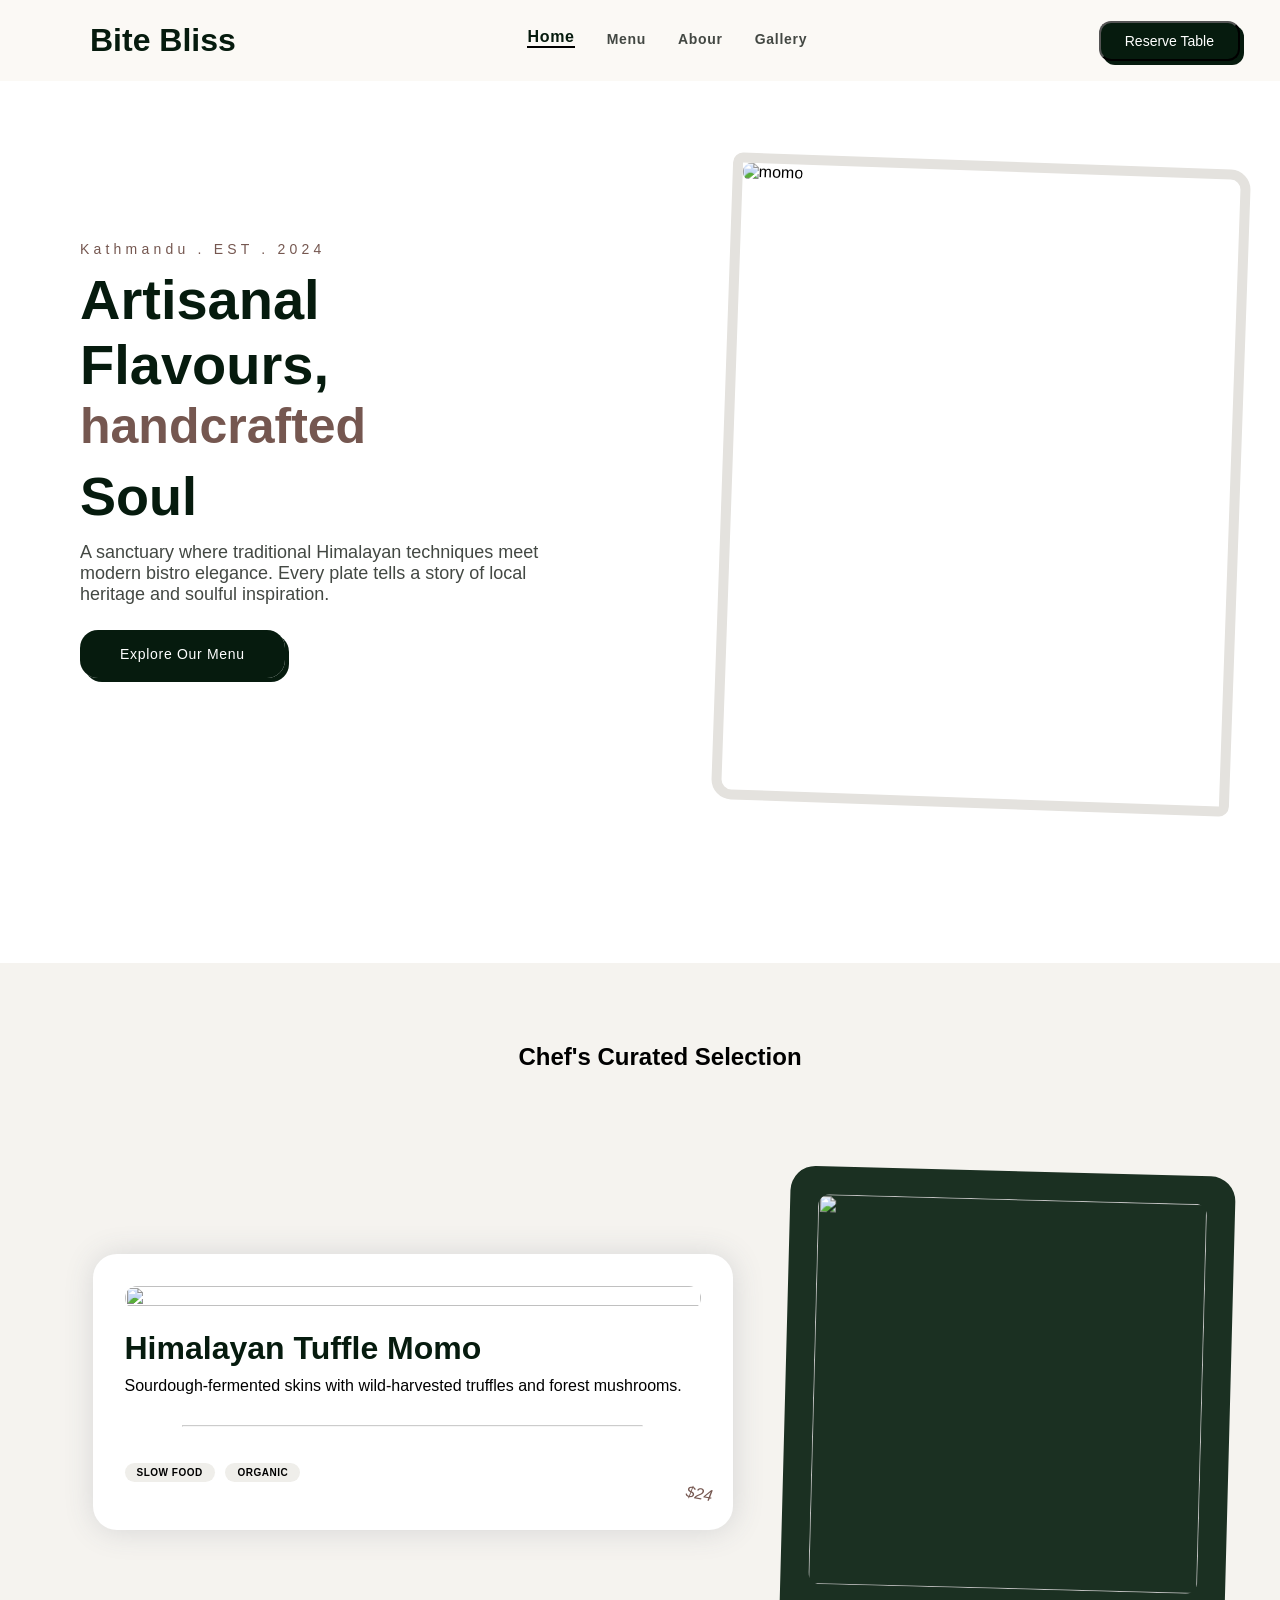
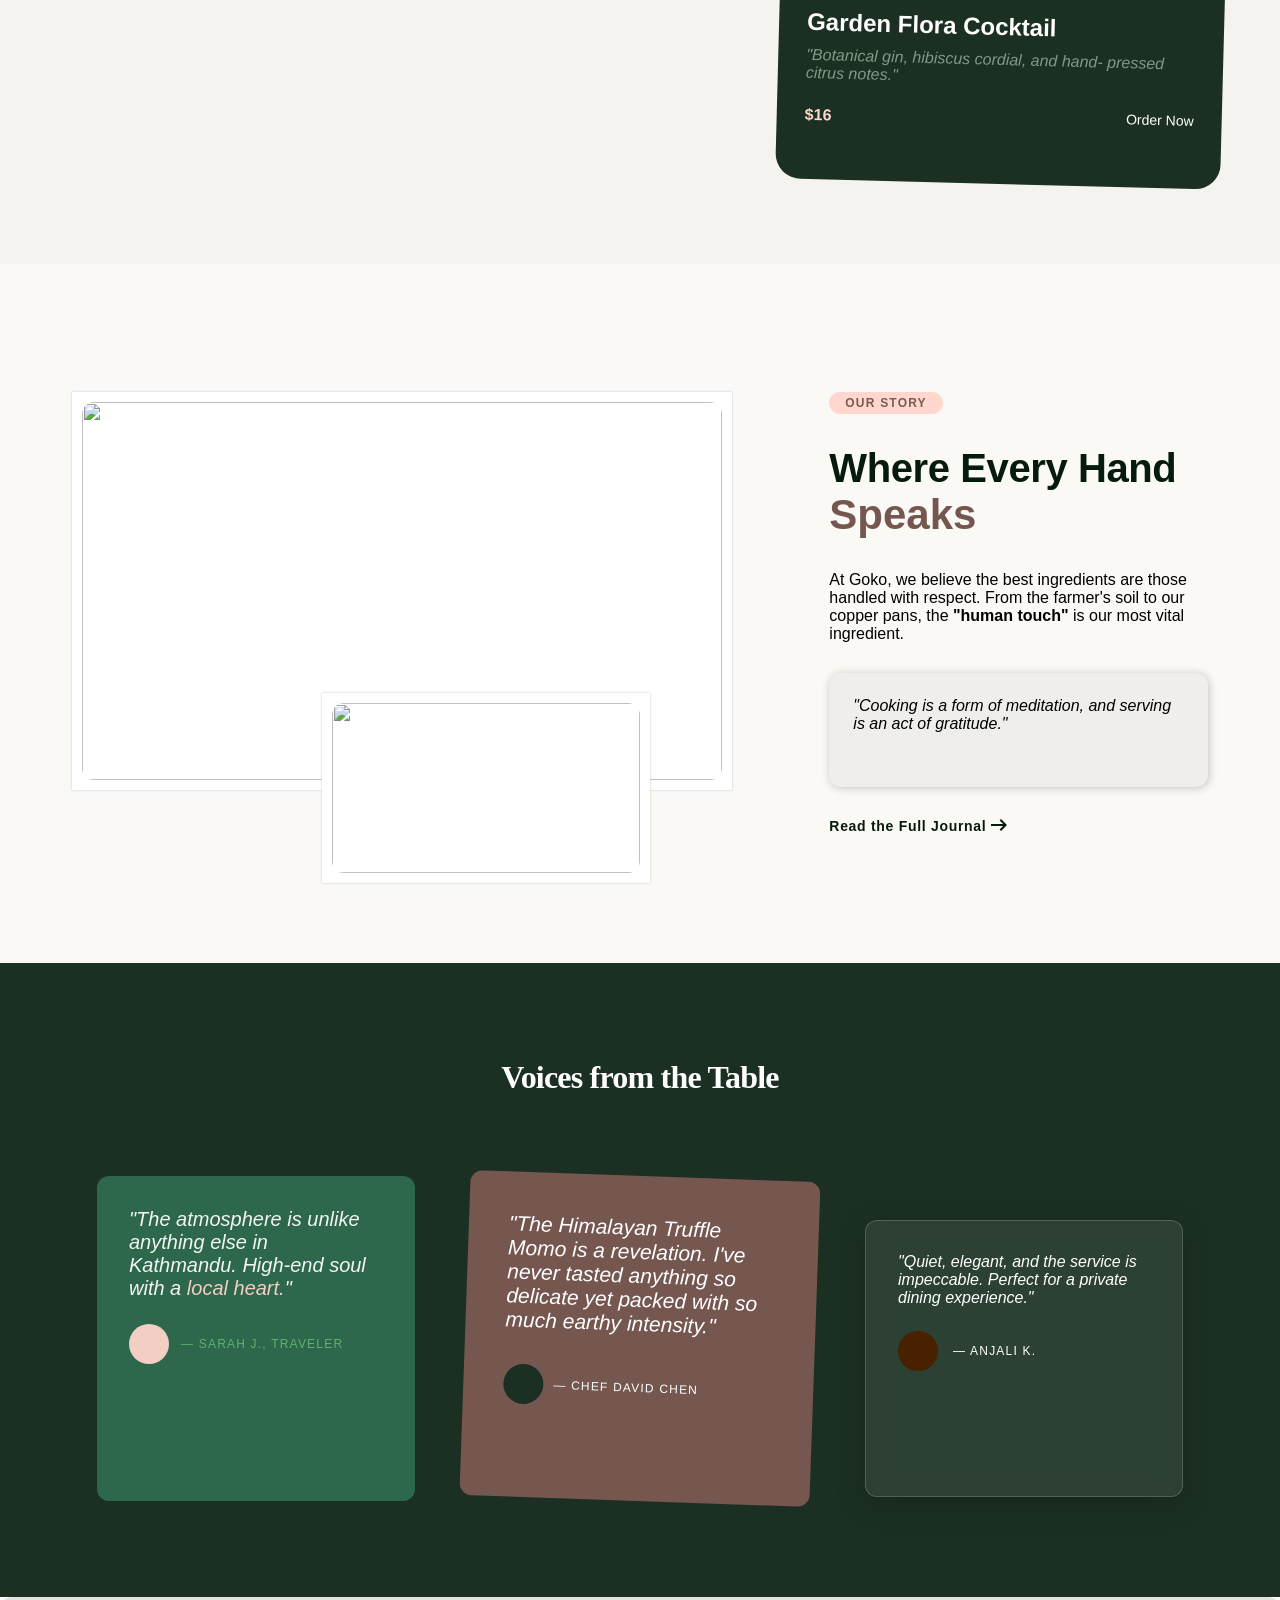
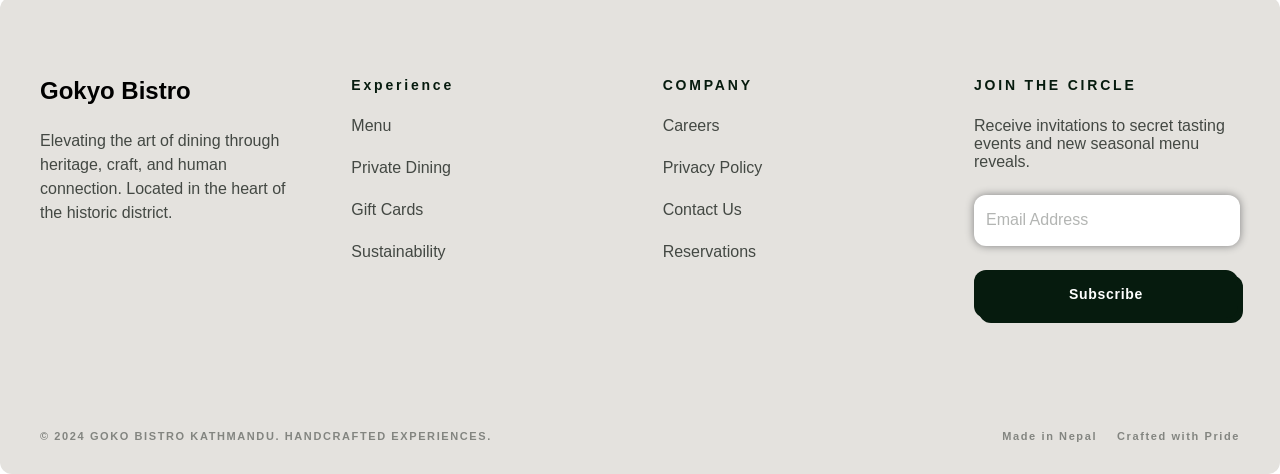
==== commit 8d4adfcd: "menu page added" ====
--- a/index.html
+++ b/index.html
@@ -13,8 +13,8 @@
     <header>
         <h1>Bite Bliss</h1>
         <nav>
-            <a href="#">Home</a>
-            <a href="#">Menu</a>
+            <a href="#" class="active">Home</a>
+            <a href="menu.html">Menu</a>
             <a href="#">Abour</a>
             <a href="#">Gallery</a>
         </nav>
@@ -149,39 +149,49 @@
     </section>
 
     <footer>
-        <div class="resturantdetail">
-            <div class="name">
-                <h1>Gokyo Bistro</h1>
+        <div class="footertop">
+            <div class="resturantdetail">
+                <div class="name">
+                    <h1>Gokyo Bistro</h1>
+                </div>
+                <p>Elevating the art of dining through
+                    heritage, craft, and human
+                    connection. Located in the heart
+                    of the historic district.</p>
             </div>
-            <p>Elevating the art of dining through
-                heritage, craft, and human
-                connection. Located in the heart
-                of the historic district.</p>
+
+            <div class="experience">
+                <h2>Experience</h2>
+                <p>Menu</p>
+                <p>Private Dining</p>
+                <p>Gift Cards</p>
+                <p>Sustainability</p>
+            </div>
+
+            <div class="company">
+                <h2>COMPANY</h2>
+                <p>Careers</p>
+                <p>Privacy Policy</p>
+                <p>Contact Us</p>
+                <p>Reservations</p>
+            </div>
+
+            <div class="join">
+                <h2>JOIN THE CIRCLE</h2>
+                <p>Receive invitations to secret
+                    tasting events and new seasonal
+                    menu reveals.</p>
+                <input type="email" name="email" id="email" placeholder="Email Address"><br>
+                <button>Subscribe</button>
+            </div>
         </div>
 
-        <div class="experience">
-            <h2>Experience</h2>
-            <p>Menu</p>
-            <p>Private Dining</p>
-            <p>Gift Cards</p>
-            <p>Sustainability</p>
-        </div>
-
-        <div class="company">
-            <h2>COMPANY</h2>
-            <p>Careers</p>
-            <p>Privacy Policy</p>
-            <p>Contact Us</p>
-            <p>Reservations</p>
-        </div>
-
-        <div class="join">
-            <h2>JOIN THE CIRCLE</h2>
-            <p>Receive invitations to secret
-                tasting events and new seasonal
-                menu reveals.</p>
-            <input type="email" name="email" id="email" placeholder="Email Address"><br>
-            <button>Subscribe</button>
+        <div class="bottomcontent">
+            <p class="reserve">© 2024 GOKO BISTRO KATHMANDU. HANDCRAFTED EXPERIENCES.</p>
+            <div class="slogon">
+                <p>Made in Nepal</p>
+                <p>Crafted with Pride</p>
+            </div>
         </div>
     </footer>
 </body>
--- a/CSS/style.css
+++ b/CSS/style.css
@@ -33,13 +33,22 @@
 nav a {
     font-family: "Inter", sans-serif;
     text-decoration: none;
-    color: #061B0E;
+    color: #434843;
     font-size: 14px;
     letter-spacing: 0.7px;
     font-weight: 600;
     transition: all 0.3s ease;
 }
 
+.active{
+    color: #061B0E;
+    font-size: 16px;
+    font-weight: 600;
+    transform: translateY(-3px);
+    border-bottom:  2px solid black;
+
+    
+}
 nav a:hover {
     transform: translateY(-5px);
     color: black;
@@ -69,237 +78,129 @@
 
 }
 
-.review {
-    padding: 96px 40px;
-    background-color: #1B3022;
-
-
-    h1 {
-        text-align: center;
-        margin-bottom: 80px;
-        font-size: 32px;
-        font-weight: 600;
-        color: #FFFFFF;
-        letter-spacing: -0.8px;
-        font-family: "Playfair Display", serif;
-    }
-
-    .card {
-        display: flex;
-    }
-
-    .cardone {
-        height: 325px;
-        width: 318px;
-        padding: 32px;
-        background: linear-gradient(135deg, #2e6b4f, #2e6b4f);
-        opacity: 0.95;
-        border-radius: 12px;
-        transition: all 0.3s ease;
-
-        p {
-            font-size: 20px;
-            font-style: italic;
-            color: #FFFFFF;
-            margin-bottom: 24px;
-
-            span {
-                color: #FFD7CE;
-            }
-        }
-
-        .name {
-            display: flex;
-            gap: 12px;
-            align-items: center;
-
-            .circle {
-                height: 40px;
-                width: 40px;
-                border-radius: 50%;
-                background-color: #FFD7CE;
-            }
-
-            h3 {
-                font-size: 12px;
-                color: #65b777;
-                letter-spacing: 1.2px;
-                font-weight: 500;
-                font-family: "Inter", sans-serif;
-
-            }
-        }
-    }
-
-    .cardtwo {
-        height: 325px;
-        width: 350px;
-        padding: 40px;
-        background-color: #755750;
-        border-radius: 12px;
-        transform: rotate(2deg);
-        transition: all 0.3s ease;
-
-        p {
-            font-size: 21px;
-            font-style: italic;
-            color: #FFFFFF;
-            margin-bottom: 32px;
-        }
-
-        .name2 {
-            display: flex;
-            align-items: center;
-            gap: 10px;
-
-            .circle {
-                height: 40px;
-                width: 40px;
-                border-radius: 50%;
-                background-color: #1B3022;
-            }
-
-            h3 {
-                font-size: 12px;
-                color: #FFFFFF;
-                letter-spacing: 1.2px;
-                font-weight: 500;
-                font-family: "Inter", sans-serif;
-
-            }
-        }
-    }
-
-    .cardthree {
-        transform: translateY(20px);
-        padding: 32px;
-        height: 277px;
-        border-radius: 12px;
-        width: 318px;
-        background: rgba(255, 255, 255, 0.08);
-        backdrop-filter: blur(10px);
-        border: 1px solid rgba(236, 231, 231, 0.2);
-        box-shadow: 0 8px 32px rgba(0, 0, 0, 0.2);
-        color: white;
-        transition: all 0.3s ease;
-
-
-        p {
-            font-size: 16px;
-            font-family: "Inter", sans-serif;
-            margin-bottom: 24px;
-            font-style: italic;
-            font-weight: lighter;
-        }
-
-        .namethree {
-            display: flex;
-            align-items: center;
-            gap: 15px;
-
-            .circle {
-                height: 40px;
-                width: 40px;
-                border-radius: 50%;
-                background-color: #482100;
-            }
-
-            h3 {
-                font-size: 12px;
-                color: #FFFFFF;
-                letter-spacing: 1.2px;
-                font-weight: lighter;
-                font-family: "Inter", sans-serif;
-            }
-        }
-    }
-}
-
-.cardone:hover,
-.cardthree:hover {
-    transform: translateY(-10px);
-}
-
-.cardtwo:hover {
-    transform: rotate(2deg) translateY(-10px);
-}
 
 footer {
     display: flex;
-    padding: 80px 40px;
+    flex-direction: column;
+    padding: 80px 40px 0 40px;
     justify-content: space-evenly;
-
-    P {
-        font-size: 16px;
-        font-family: "Inter", sans-serif;
-        color: #434843;
-        margin: 24px 0;
+    border-radius: 12px;
+    background-color: #E4E2DE;
+
+    .footertop {
+        display: flex;
+        justify-content: space-between;
+        gap: 40px;
+
+
+        P {
+            font-size: 16px;
+            font-family: "Inter", sans-serif;
+            color: #434843;
+            margin: 24px 0;
+        }
+
+        h2 {
+            font-size: 14px;
+            color: #061B0E;
+            letter-spacing: 2.8px;
+            font-weight: 600;
+            font-family: "Inter", sans-serif;
+
+        }
+
+        .resturantdetail {
+            width: 266px;
+
+            h1 {
+                font-size: 24px;
+                font-weight: bold;
+
+            }
+
+            p {
+                line-height: 24px;
+            }
+        }
+
+        .experience {
+            width: 266px;
+
+        }
+
+        .company {
+            width: 266px;
+        }
+
+        .join {
+            width: 266px;
+
+            input {
+                border: none;
+                height: 51px;
+                width: 266px;
+                padding: 14px 12px;
+                box-shadow: 0 0 8px gray;
+                border-radius: 12px;
+            }
+
+            input::placeholder {
+                color: #434843;
+                opacity: 40%;
+                font-size: 16px;
+                font-family: "Inter", sans-serif;
+
+            }
+
+            button {
+                margin-top: 24px;
+                padding: 16px 95px;
+                border: none;
+                border-radius: 12px;
+                background-color: #061B0E;
+                color: #FFFFFF;
+                font-size: 14px;
+                letter-spacing: 0.7px;
+                font-weight: 600;
+                box-shadow: 5px 5px 0 #061B0E;
+                transition: all 0.3s ease;
+            }
+
+
+        }
+
+        button:hover {
+            transform: translateY(-5px)
+        }
     }
 
-    h2 {
-        font-size: 14px;
-        color: #061B0E;
-        letter-spacing: 2.8px;
-        font-weight: 600;
-        font-family: "Inter", sans-serif;
-
-    }
-
-    .resturantdetail {
-        width: 266px;
-
-        h1 {
-            font-size: 24px;
-            font-weight: bold;
-
-        }
-        p{
-            line-height: 24px;
-        }
-    }
-
-    .experience {
-        width: 266px;
-
-    }
-
-    .company {
-        width: 266px;
-    }
-
-    .join {
-        width: 266px;
-
-        input{
-            border: none;
-            height: 51px;
-            width: 266px;
-            padding: 14px 12px;
-            box-shadow: 0 0 8px gray;
-            border-radius: 12px;
-        }
-        input::placeholder{
-            color:#434843;
-            font-size: 16px;
-            font-family: "Inter", sans-serif;          
-            
-        }
-        button{
-            margin-top: 24px;
-            padding: 16px 95px;
-            border: none;
-            border-radius: 12px;
-            background-color: #061B0E;
-            color: #FFFFFF;
-            font-size: 14px;
-            letter-spacing: 0.7px;
+    .bottomcontent {
+        display: flex;
+        justify-content: space-between;
+        align-items: center;
+        margin-top: 40px;
+        padding-top: 20px;
+        margin-top: 80px;
+        padding: 32px 0;
+
+        .reserve {
+            font-size: 11px;
+            letter-spacing: 1.6px;
+            color: #434843;
+            opacity: 60%;
+            font-family: "Inter", sans-serif;
             font-weight: 600;
-            box-shadow: 5px 5px 0 #061B0E;
-            transition: all 0.3s ease;
-        }
-
-        button:hover{
-            transform:translateY(-5px)
+        }
+
+        .slogon {
+            display: flex;
+            gap: 20px;
+            font-size: 11px;
+            letter-spacing: 1.6px;
+            color: #434843;
+            opacity: 60%;
+            font-family: "Inter", sans-serif;
+            font-weight: 600;
         }
     }
 }
--- a/CSS/home.css
+++ b/CSS/home.css
@@ -120,6 +120,161 @@
     display: flex;
     gap: 50px;
     flex: 1;
+}
+
+.review {
+    padding: 96px 40px;
+    background-color: #1B3022;
+
+
+    h1 {
+        text-align: center;
+        margin-bottom: 80px;
+        font-size: 32px;
+        font-weight: 600;
+        color: #FFFFFF;
+        letter-spacing: -0.8px;
+        font-family: "Playfair Display", serif;
+    }
+
+    .card {
+        display: flex;
+    }
+
+    .cardone {
+        height: 325px;
+        width: 318px;
+        padding: 32px;
+        background: linear-gradient(135deg, #2e6b4f, #2e6b4f);
+        opacity: 0.95;
+        border-radius: 12px;
+        transition: all 0.3s ease;
+
+        p {
+            font-size: 20px;
+            font-style: italic;
+            color: #FFFFFF;
+            margin-bottom: 24px;
+
+            span {
+                color: #FFD7CE;
+            }
+        }
+
+        .name {
+            display: flex;
+            gap: 12px;
+            align-items: center;
+
+            .circle {
+                height: 40px;
+                width: 40px;
+                border-radius: 50%;
+                background-color: #FFD7CE;
+            }
+
+            h3 {
+                font-size: 12px;
+                color: #65b777;
+                letter-spacing: 1.2px;
+                font-weight: 500;
+                font-family: "Inter", sans-serif;
+
+            }
+        }
+    }
+
+    .cardtwo {
+        height: 325px;
+        width: 350px;
+        padding: 40px;
+        background-color: #755750;
+        border-radius: 12px;
+        transform: rotate(2deg);
+        transition: all 0.3s ease;
+
+        p {
+            font-size: 21px;
+            font-style: italic;
+            color: #FFFFFF;
+            margin-bottom: 32px;
+        }
+
+        .name2 {
+            display: flex;
+            align-items: center;
+            gap: 10px;
+
+            .circle {
+                height: 40px;
+                width: 40px;
+                border-radius: 50%;
+                background-color: #1B3022;
+            }
+
+            h3 {
+                font-size: 12px;
+                color: #FFFFFF;
+                letter-spacing: 1.2px;
+                font-weight: 500;
+                font-family: "Inter", sans-serif;
+
+            }
+        }
+    }
+
+    .cardthree {
+        transform: translateY(20px);
+        padding: 32px;
+        height: 277px;
+        border-radius: 12px;
+        width: 318px;
+        background: rgba(255, 255, 255, 0.08);
+        backdrop-filter: blur(10px);
+        border: 1px solid rgba(236, 231, 231, 0.2);
+        box-shadow: 0 8px 32px rgba(0, 0, 0, 0.2);
+        color: white;
+        transition: all 0.3s ease;
+
+
+        p {
+            font-size: 16px;
+            font-family: "Inter", sans-serif;
+            margin-bottom: 24px;
+            font-style: italic;
+            font-weight: lighter;
+        }
+
+        .namethree {
+            display: flex;
+            align-items: center;
+            gap: 15px;
+
+            .circle {
+                height: 40px;
+                width: 40px;
+                border-radius: 50%;
+                background-color: #482100;
+            }
+
+            h3 {
+                font-size: 12px;
+                color: #FFFFFF;
+                letter-spacing: 1.2px;
+                font-weight: lighter;
+                font-family: "Inter", sans-serif;
+            }
+        }
+    }
+}
+
+.cardone:hover,
+.cardthree:hover {
+    transform: translateY(-10px);
+}
+
+.cardtwo:hover {
+    transform: rotate(2deg) translateY(-10px);
 }
 
 .leftcard {
@@ -252,17 +407,17 @@
     padding: 128px 72px;
     background-color: #FBF9F5;
     position: relative;
-    
-}
-
-
- .bigimg {
+
+}
+
+
+.bigimg {
     width: 660px;
     height: 398px;
     padding: 10px;
     box-shadow: 0 0 2px rgb(197, 196, 196);
     background-color: #FFFFFF;
-    
+
 }
 
 .smallimage {
@@ -271,68 +426,75 @@
     padding: 10px;
     position: absolute;
     right: 630px;
-    bottom:80px;
+    bottom: 80px;
     background-color: #FFFFFF;
     box-shadow: 0 0 2px rgb(197, 196, 196);
 }
-.smallimage img{
+
+.smallimage img {
     object-fit: cover;
 }
 
 
-.chefdesc{
-        h3{
-            font-size: 12px;
-            letter-spacing: 1.2px;
-            color: #7A5B54;
-            background-color: #FFD7CE;
-            padding: 4px 16px;
-            margin-bottom: 32px;
-            display: inline-block;
-            border-radius: 12px
-        }
-        h1{
-            font-size: 40px;
-            font-weight: bold;
-            letter-spacing: -0.4px;
-            color: #061B0E;
-        }
-        
-        h2{
-            font-size: 42px;
-            color:#755750;
-            margin-bottom: 32px;
-        }
-        p{
-            font-size: 16px;
-            color: 434843;
-            font-family:"Inter", sans-serif;
-            margin-bottom: 30px;
-        }
-        span{
-            font-weight: bold;
-        }
-
-        .cookinginfo{
-            background-color: #EFEEEA;
-            padding: 24px;
-            border-radius: 12px;
-            margin-bottom: 30px;
-            box-shadow: 1px 1px 8px rgb(196, 194, 194);
-        }
-        .cookinginfo p{
-            font-size: 16px;
-            font-style: italic;
-        }
-        a{
-            text-decoration: none;
-            font-size: 14px;
-            font-weight: 600;
-            color: #061B0E;
-            letter-spacing: 0.7px;
-        }
-        a span{
-            font-size: 16px;
-            font-weight: 900;
-        }
+.chefdesc {
+    h3 {
+        font-size: 12px;
+        letter-spacing: 1.2px;
+        color: #7A5B54;
+        background-color: #FFD7CE;
+        padding: 4px 16px;
+        margin-bottom: 32px;
+        display: inline-block;
+        border-radius: 12px
+    }
+
+    h1 {
+        font-size: 40px;
+        font-weight: bold;
+        letter-spacing: -0.4px;
+        color: #061B0E;
+    }
+
+    h2 {
+        font-size: 42px;
+        color: #755750;
+        margin-bottom: 32px;
+    }
+
+    p {
+        font-size: 16px;
+        color: 434843;
+        font-family: "Inter", sans-serif;
+        margin-bottom: 30px;
+    }
+
+    span {
+        font-weight: bold;
+    }
+
+    .cookinginfo {
+        background-color: #EFEEEA;
+        padding: 24px;
+        border-radius: 12px;
+        margin-bottom: 30px;
+        box-shadow: 1px 1px 8px rgb(196, 194, 194);
+    }
+
+    .cookinginfo p {
+        font-size: 16px;
+        font-style: italic;
+    }
+
+    a {
+        text-decoration: none;
+        font-size: 14px;
+        font-weight: 600;
+        color: #061B0E;
+        letter-spacing: 0.7px;
+    }
+
+    a span {
+        font-size: 16px;
+        font-weight: 900;
+    }
 }
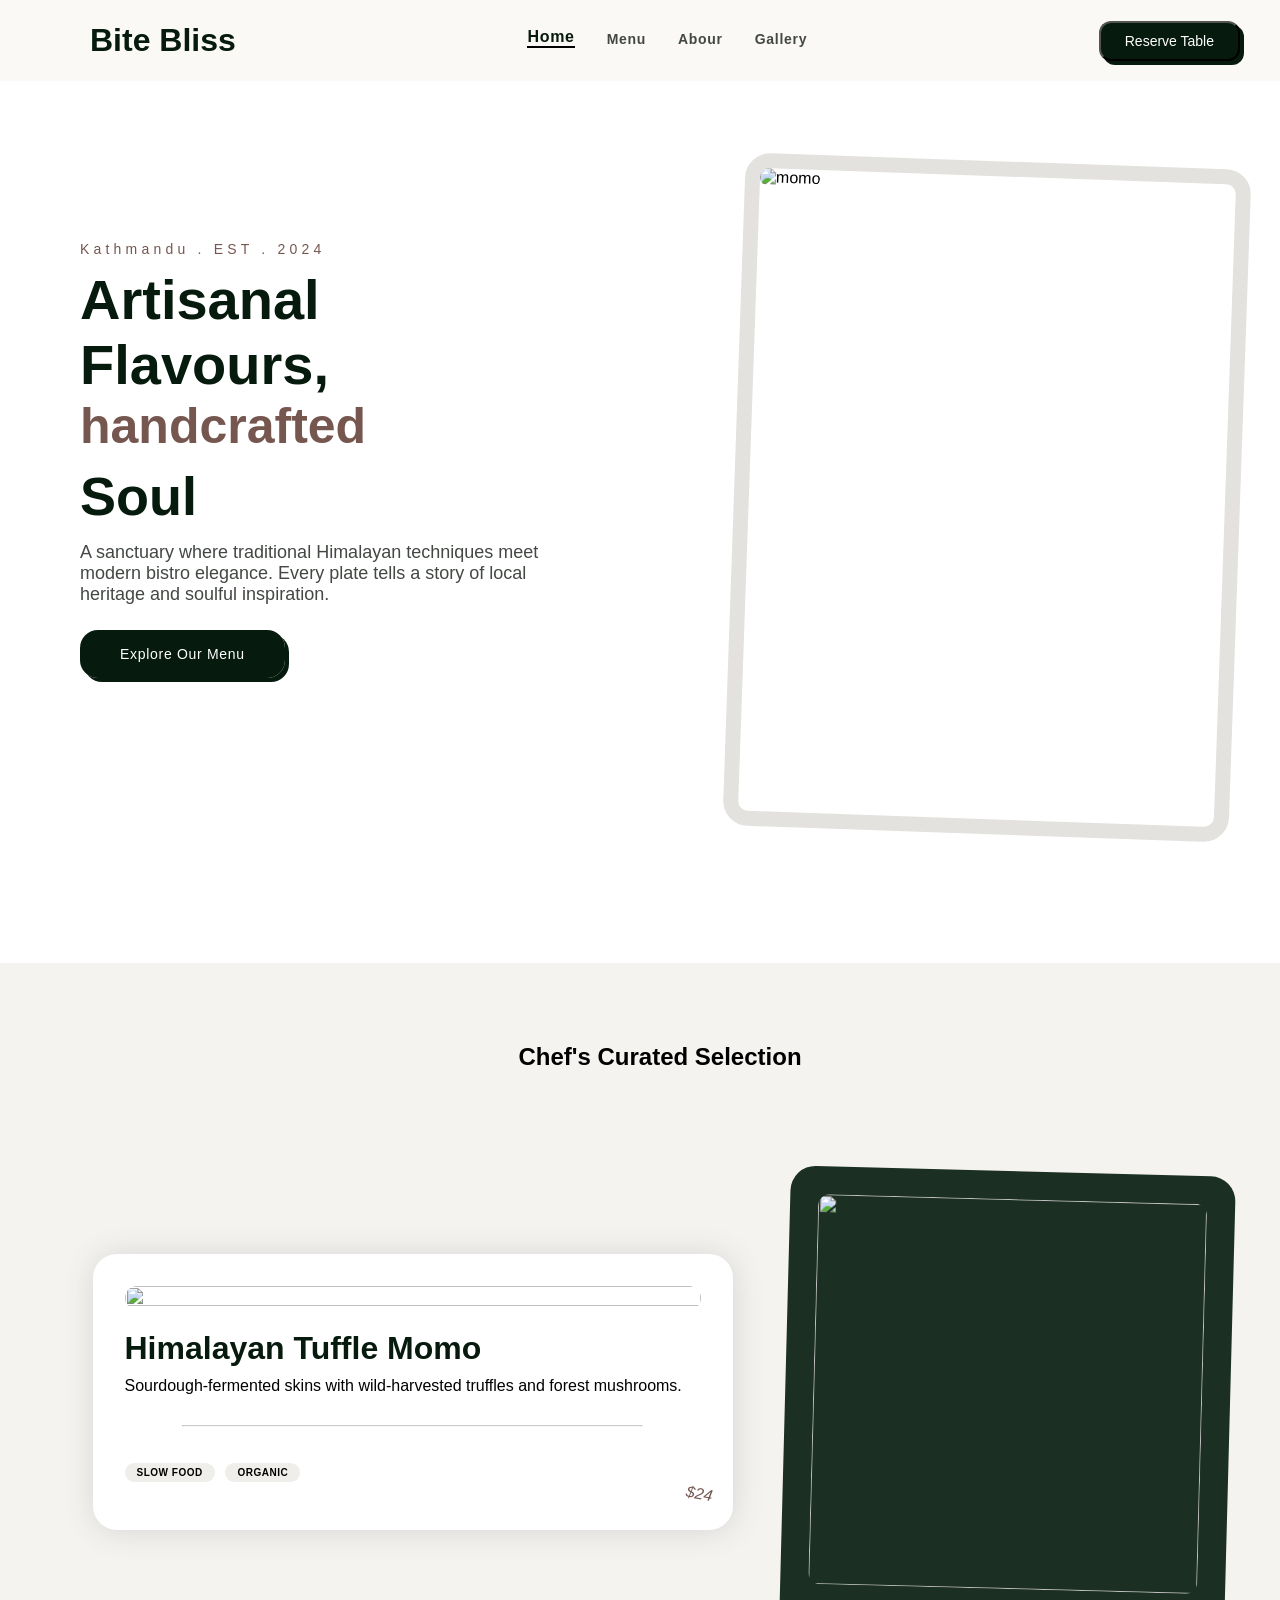
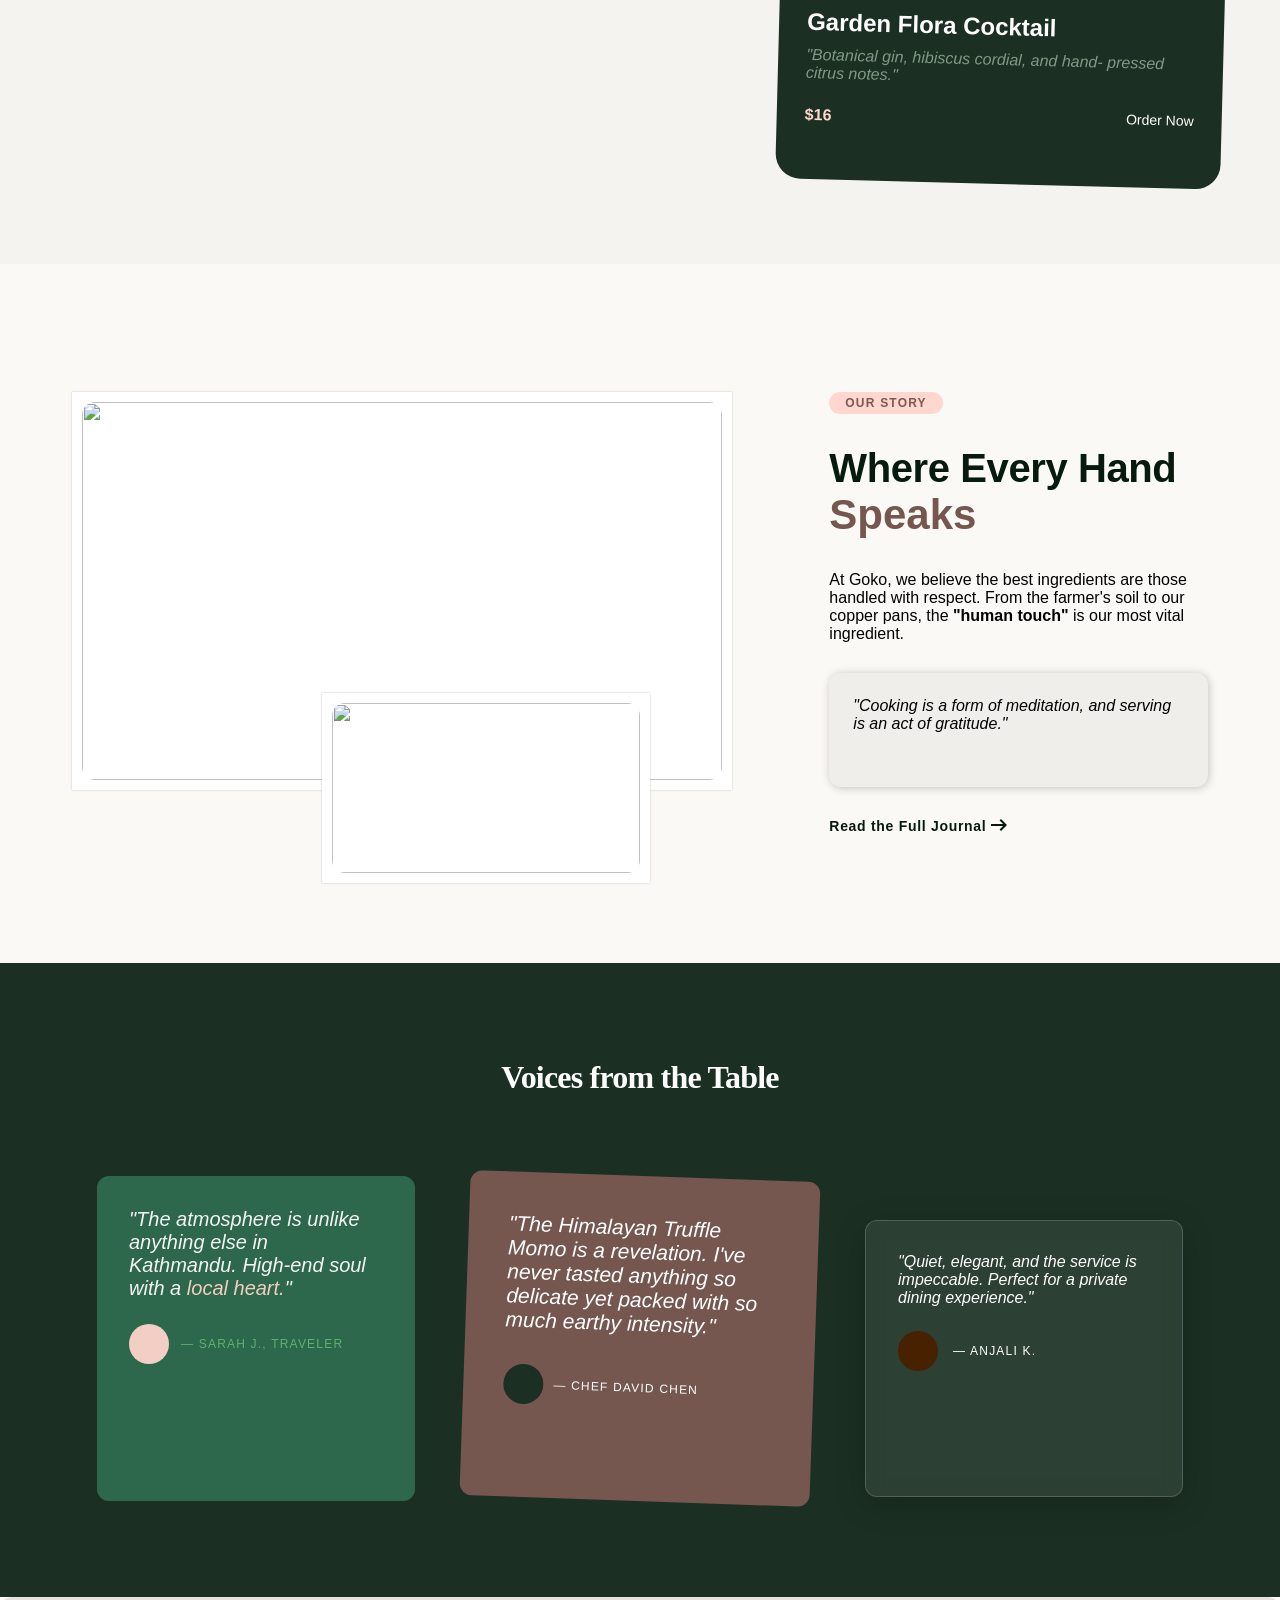
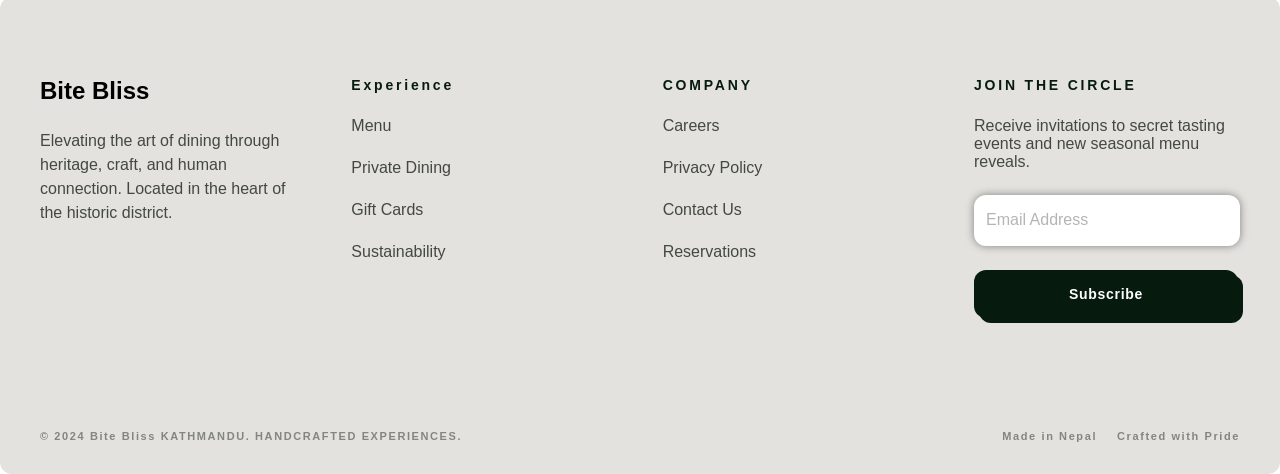
==== commit 68c23bd9: "css changes" ====
--- a/index.html
+++ b/index.html
@@ -35,12 +35,12 @@
             </div>
         </section>
 
-        <section class="right">
+       
             <div class="image">
                 <img src="https://images.unsplash.com/photo-1534422298391-e4f8c172dddb?fm=jpg&q=60&w=3000&auto=format&fit=crop&ixlib=rb-4.1.0&ixid=M3wxMjA3fDB8MHxzZWFyY2h8Nnx8bW9tb3xlbnwwfHwwfHx8MA%3D%3D"
                     alt="momo">
             </div>
-        </section>
+      
     </div>
 
     <section class="middle">
@@ -152,7 +152,7 @@
         <div class="footertop">
             <div class="resturantdetail">
                 <div class="name">
-                    <h1>Gokyo Bistro</h1>
+                    <h1>Bite Bliss</h1>
                 </div>
                 <p>Elevating the art of dining through
                     heritage, craft, and human
@@ -187,7 +187,7 @@
         </div>
 
         <div class="bottomcontent">
-            <p class="reserve">© 2024 GOKO BISTRO KATHMANDU. HANDCRAFTED EXPERIENCES.</p>
+            <p class="reserve">© 2024 Bite Bliss KATHMANDU. HANDCRAFTED EXPERIENCES.</p>
             <div class="slogon">
                 <p>Made in Nepal</p>
                 <p>Crafted with Pride</p>
--- a/CSS/home.css
+++ b/CSS/home.css
@@ -10,17 +10,12 @@
     padding: 80px 40px 180px 80px;
     gap: 100px;
     flex-grow: 1;
-
-
     margin: auto;
-
 }
 
 .left {
     width: 544px;
     padding: 80px 0 0 0;
-
-
 }
 
 .address {
@@ -60,7 +55,7 @@
 
 .explore {
     margin-top: 40px;
-    transition: all 0.4s ease;
+    transition: all 0.2s ease;
 }
 
 .explore:hover {
@@ -79,30 +74,24 @@
 
 }
 
-.right {
+.right {}
+
+
+.image {
     width: 544px;
     height: 673px;
     margin-left: 50px;
-
-}
-
-
-.image {
-    height: 647px;
-    width: 518px;
     transform: rotate(2deg);
-    background-position: center center;
-    background-repeat: no-repeat;
-    background-size: cover;
-    border: 10px solid #E4E2DE;
-    border-radius: 10px 20px;
+    border: 15px solid #E4E2DE;
+    border-radius: 25px;
 }
 
 img {
+
     height: 100%;
     width: 100%;
     object-fit: cover;
-    border-radius: 12px;
+    border-radius: 13px;
 }
 
 .middle {
